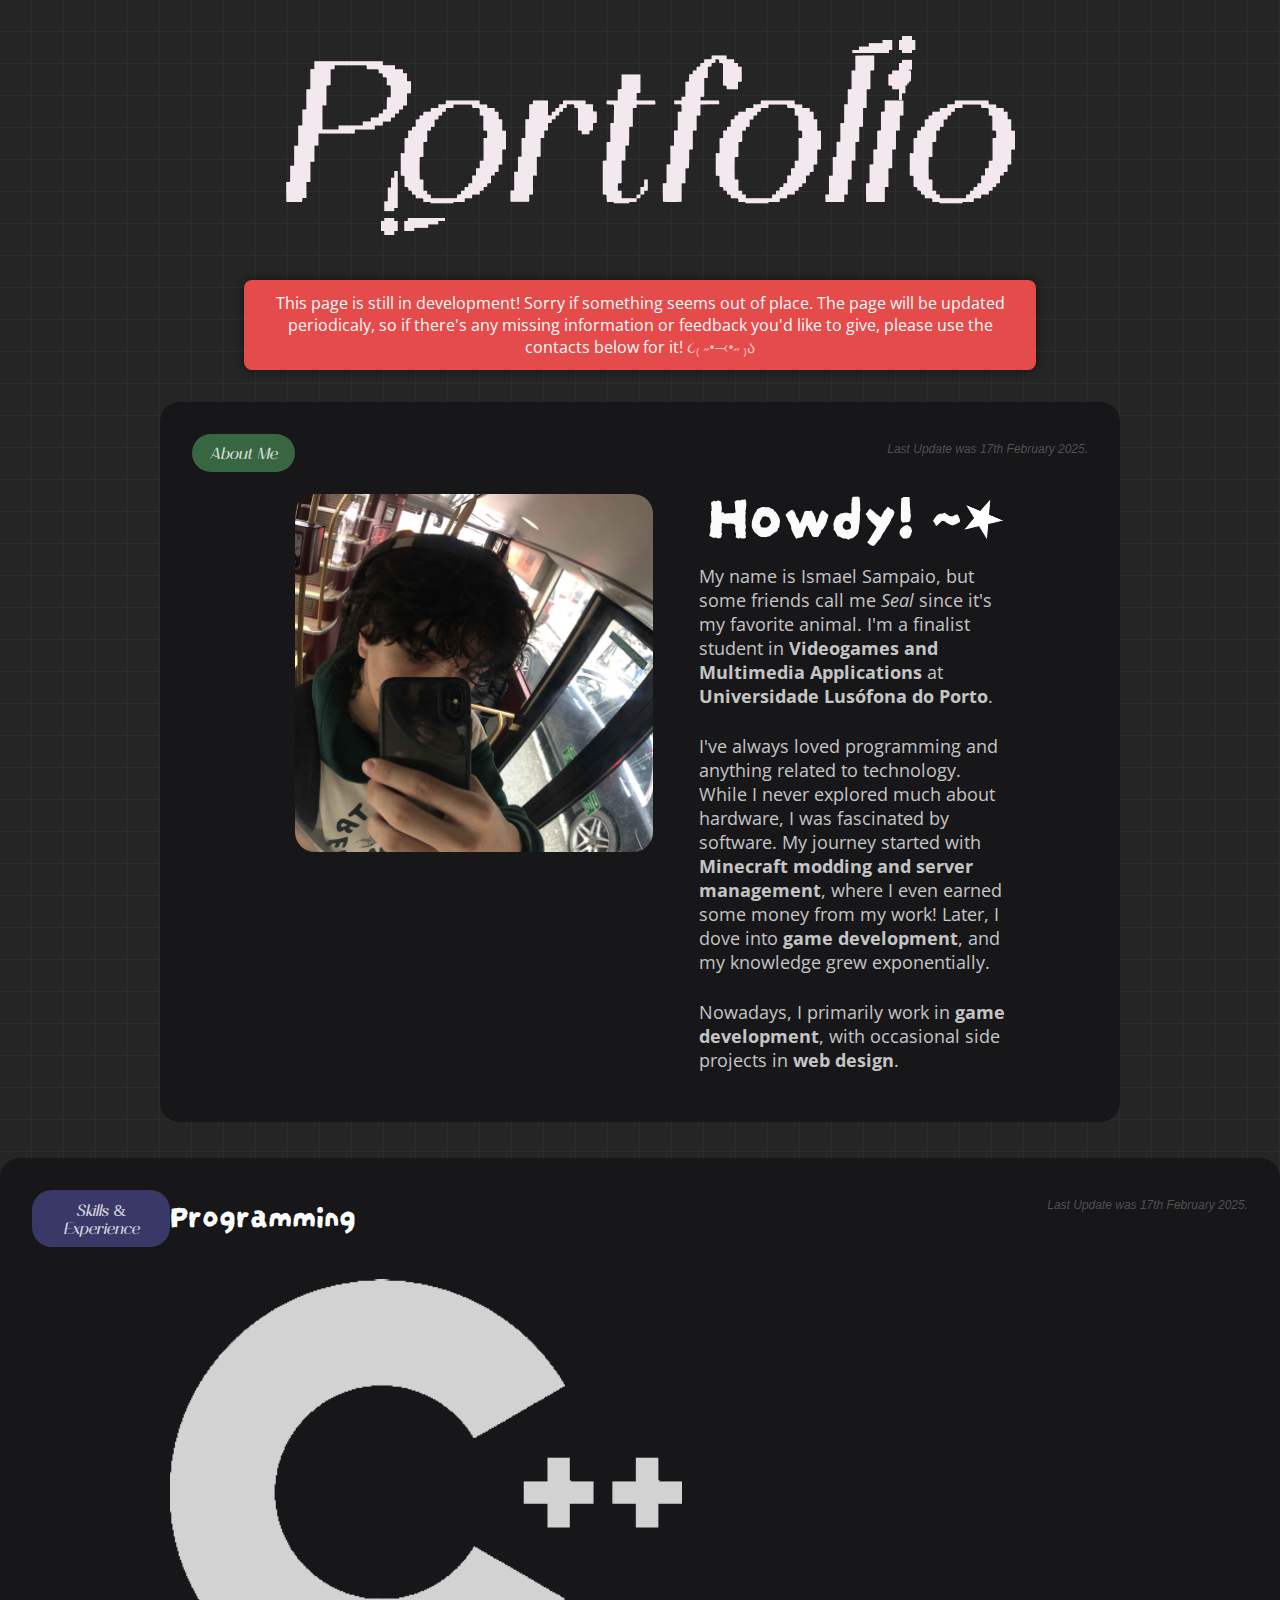
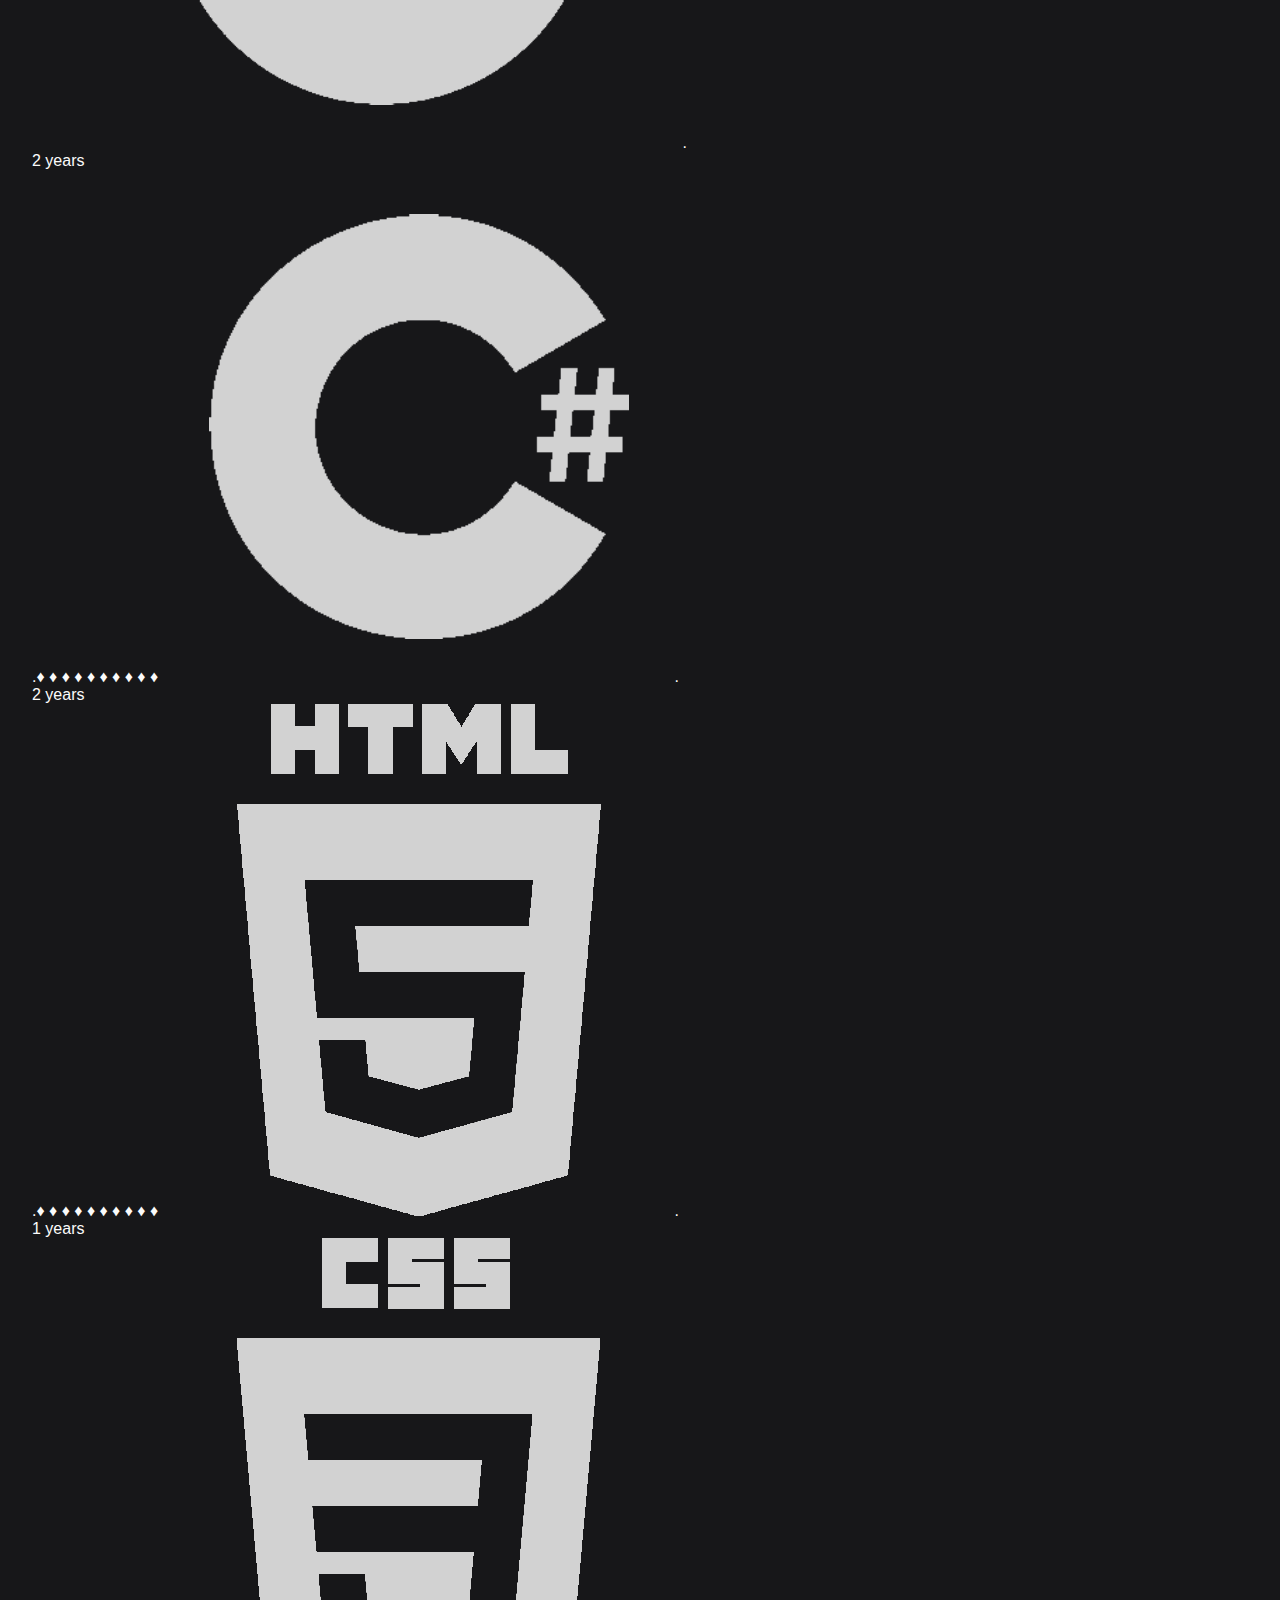
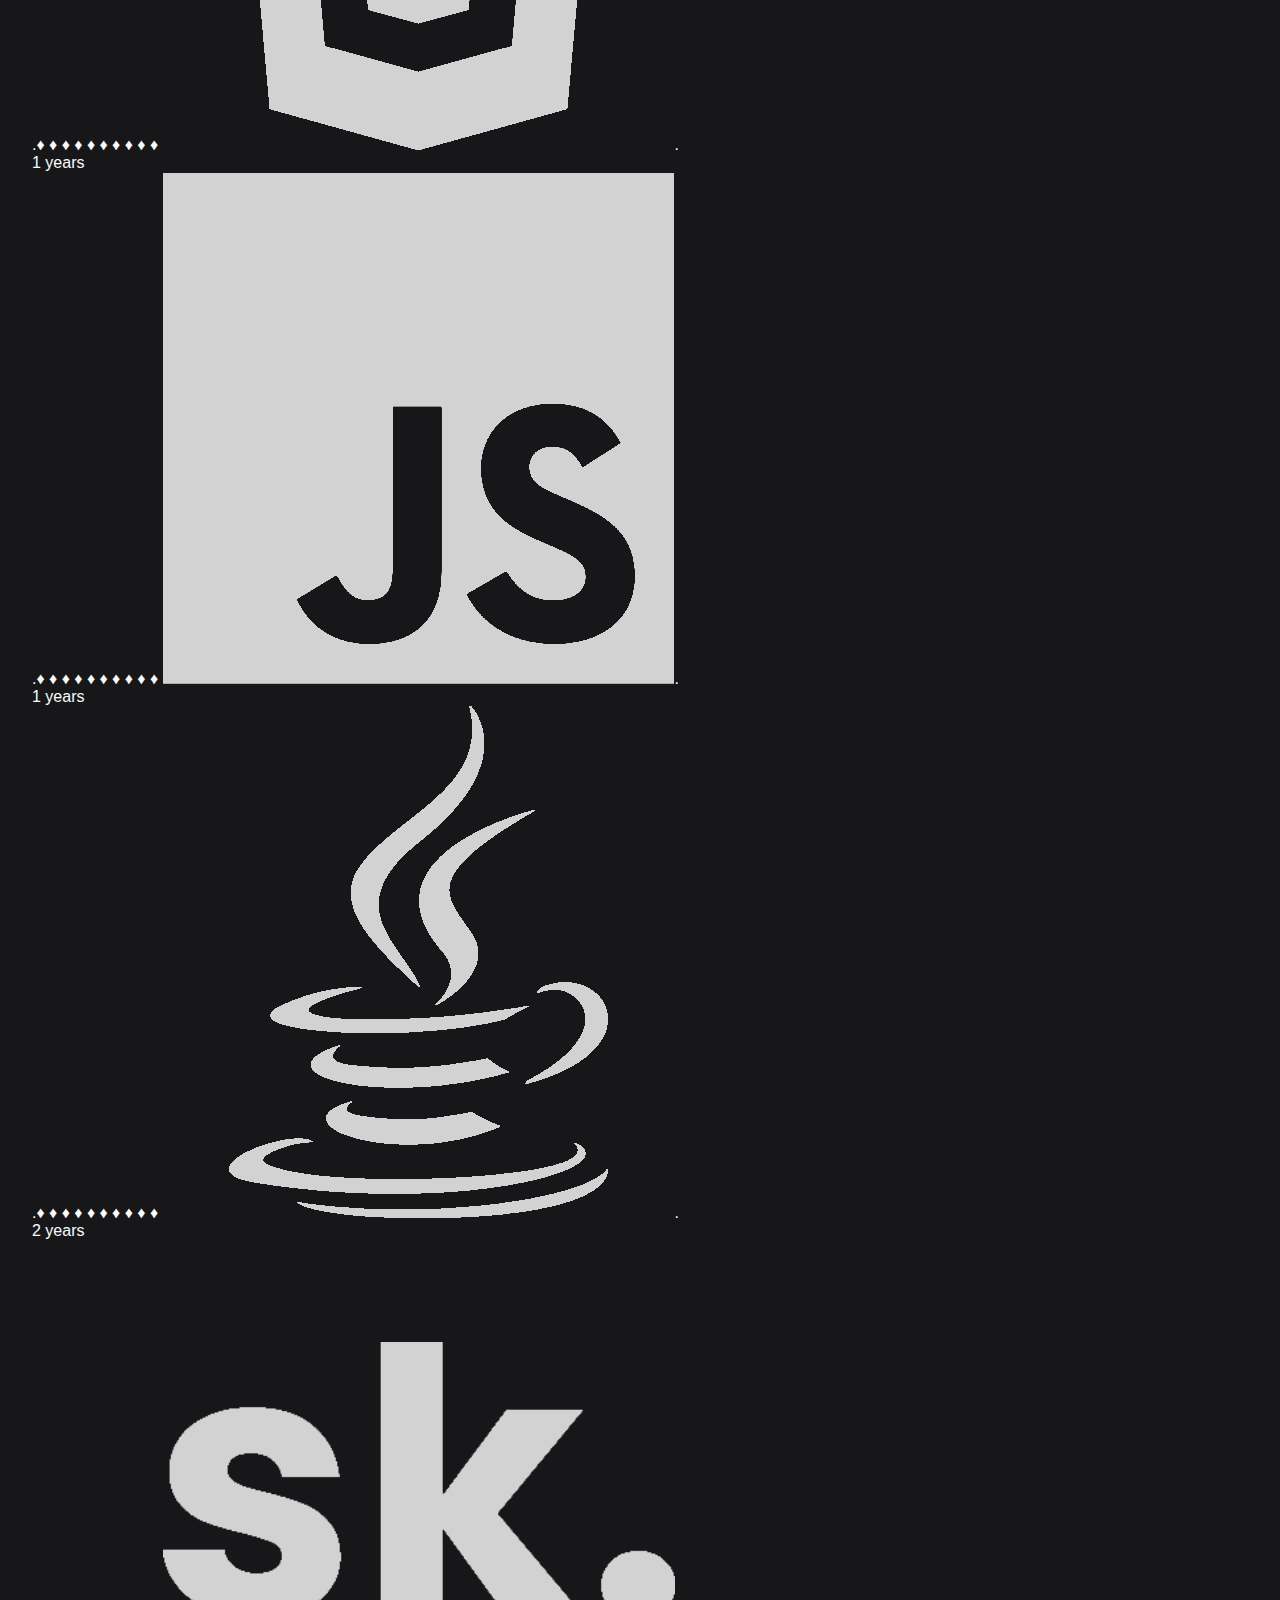
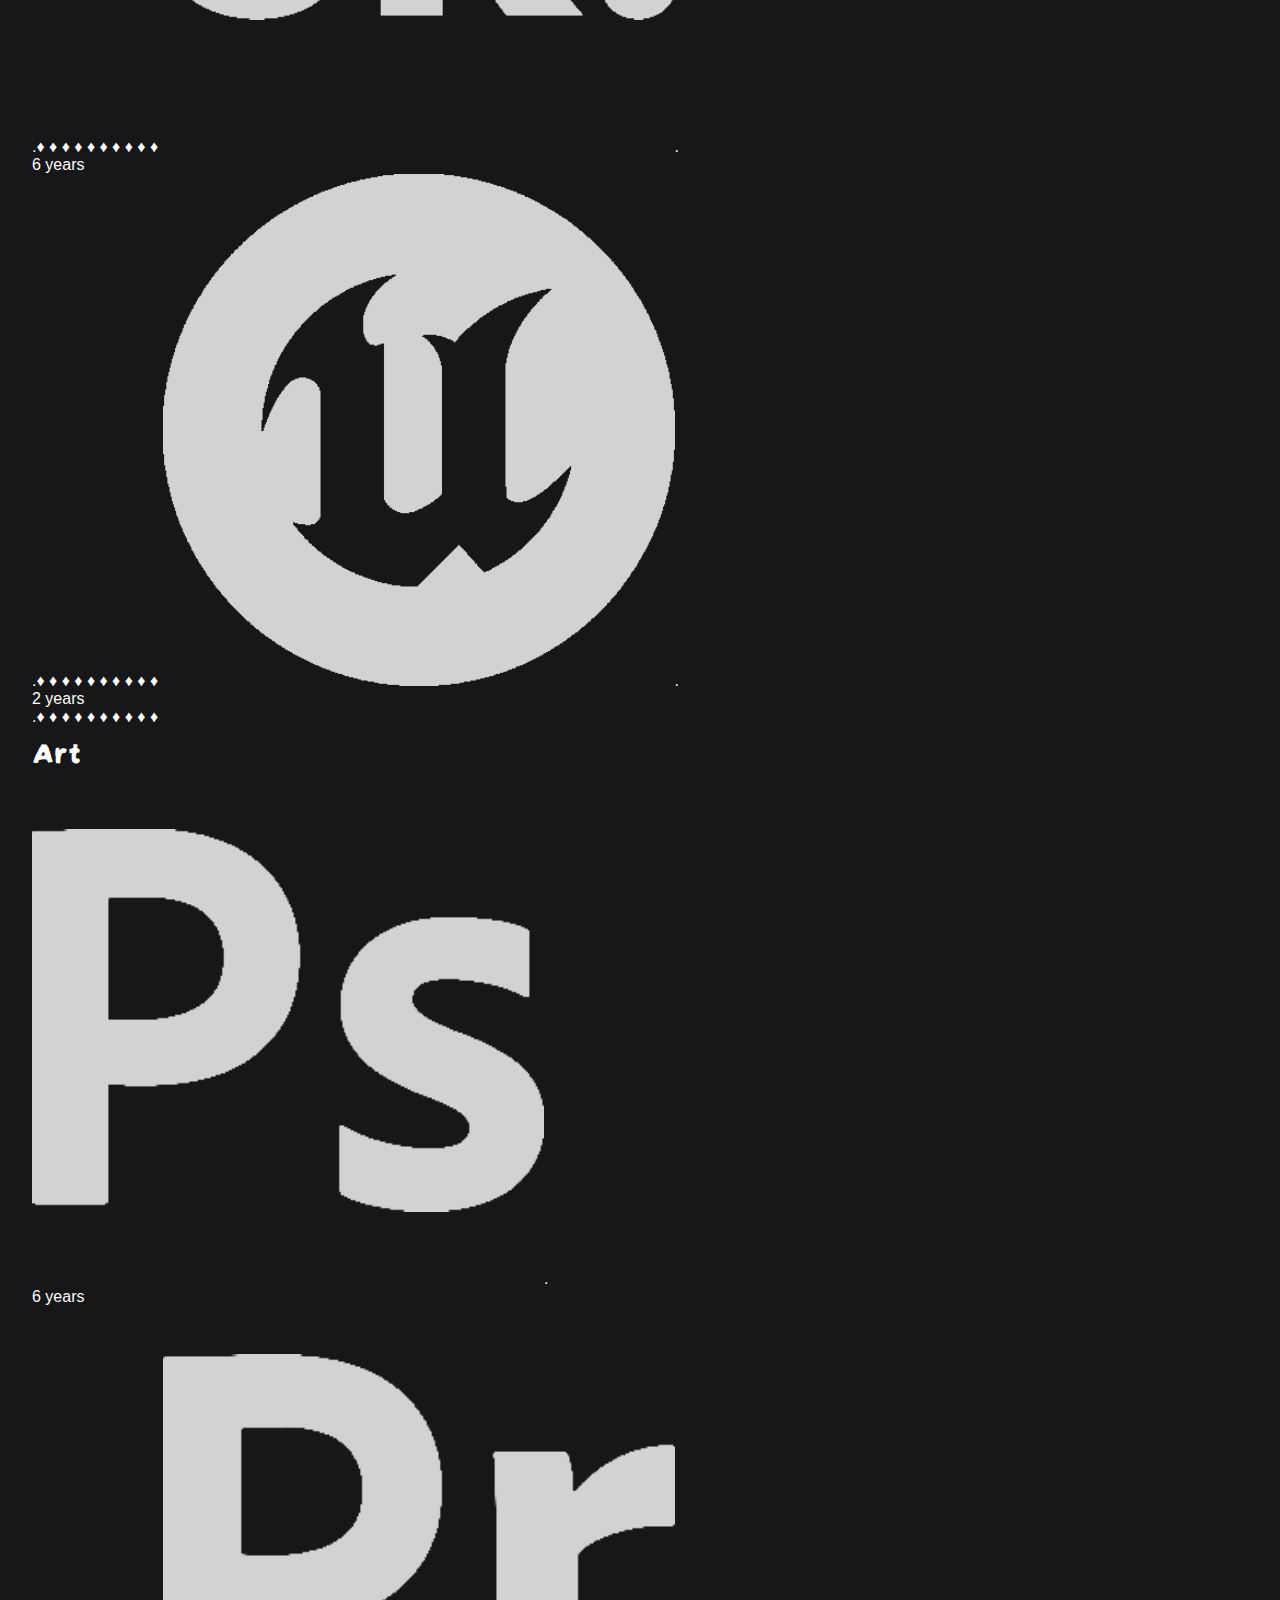
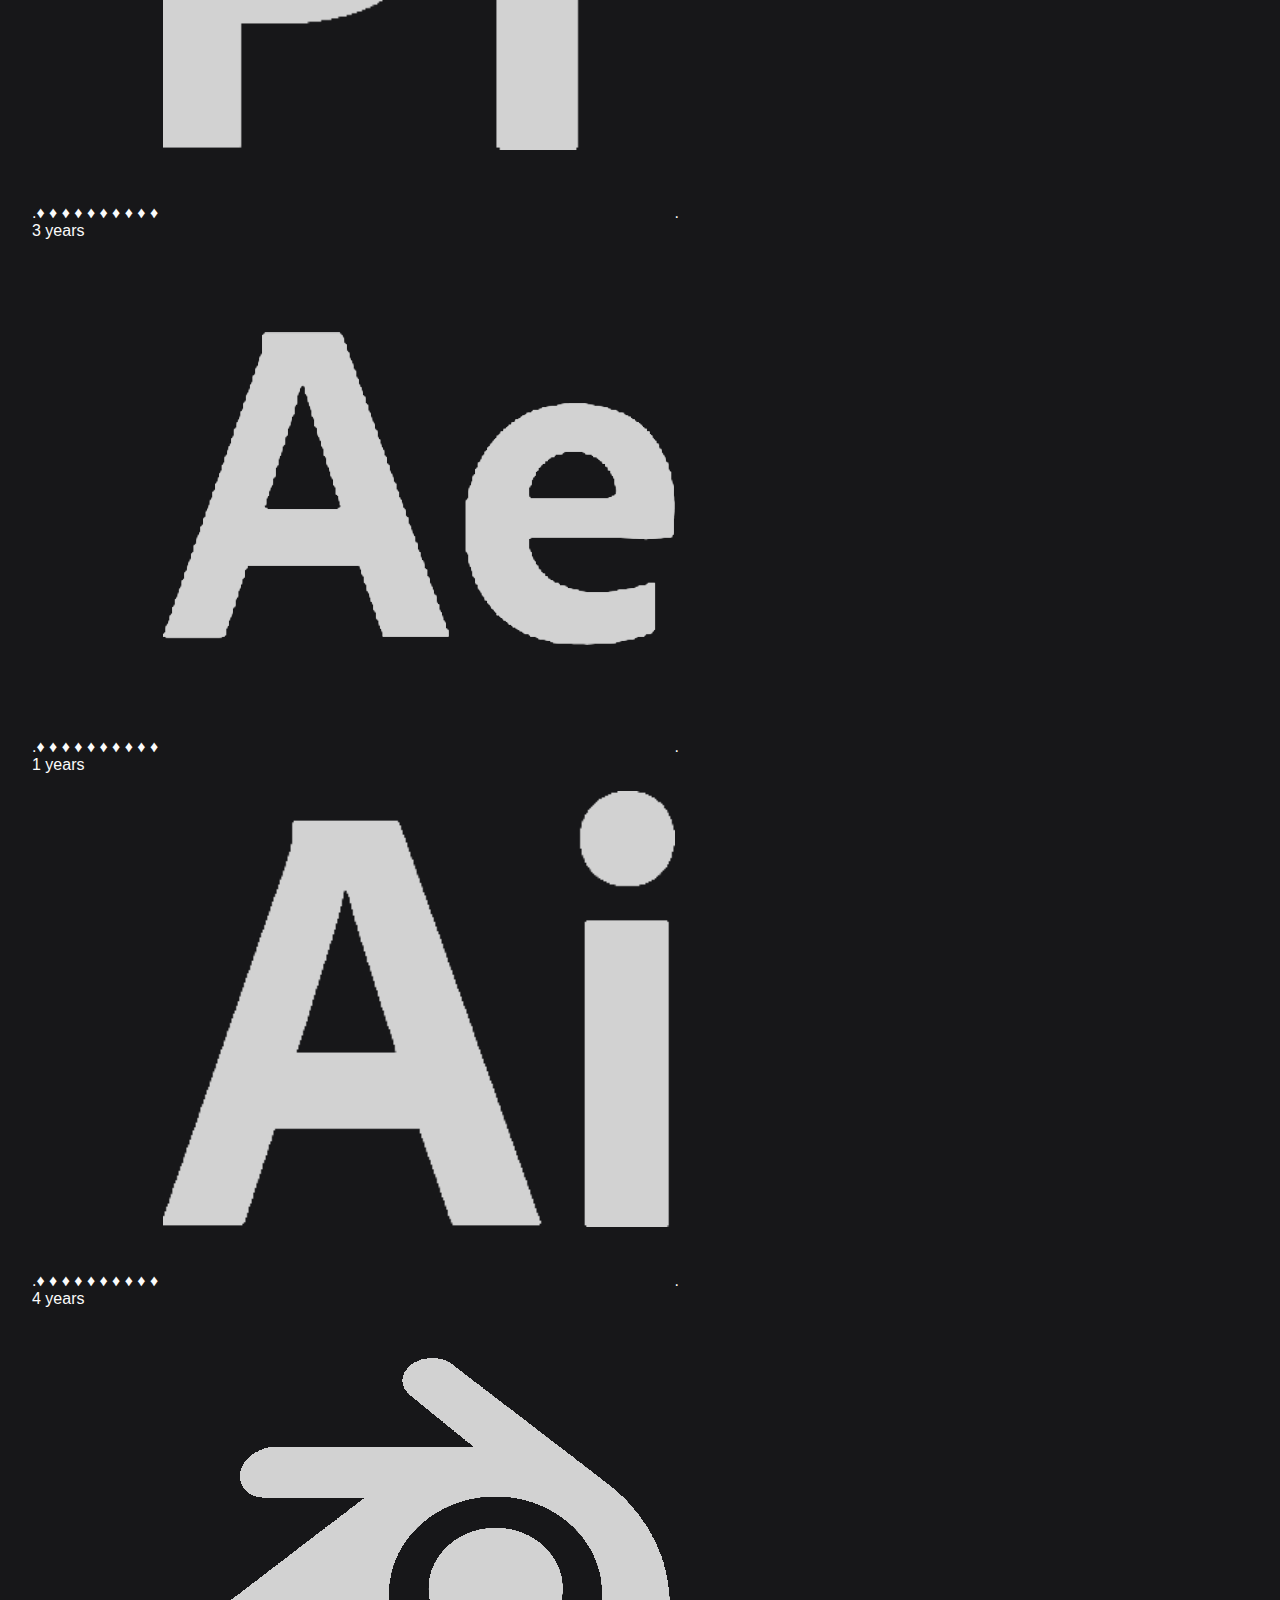
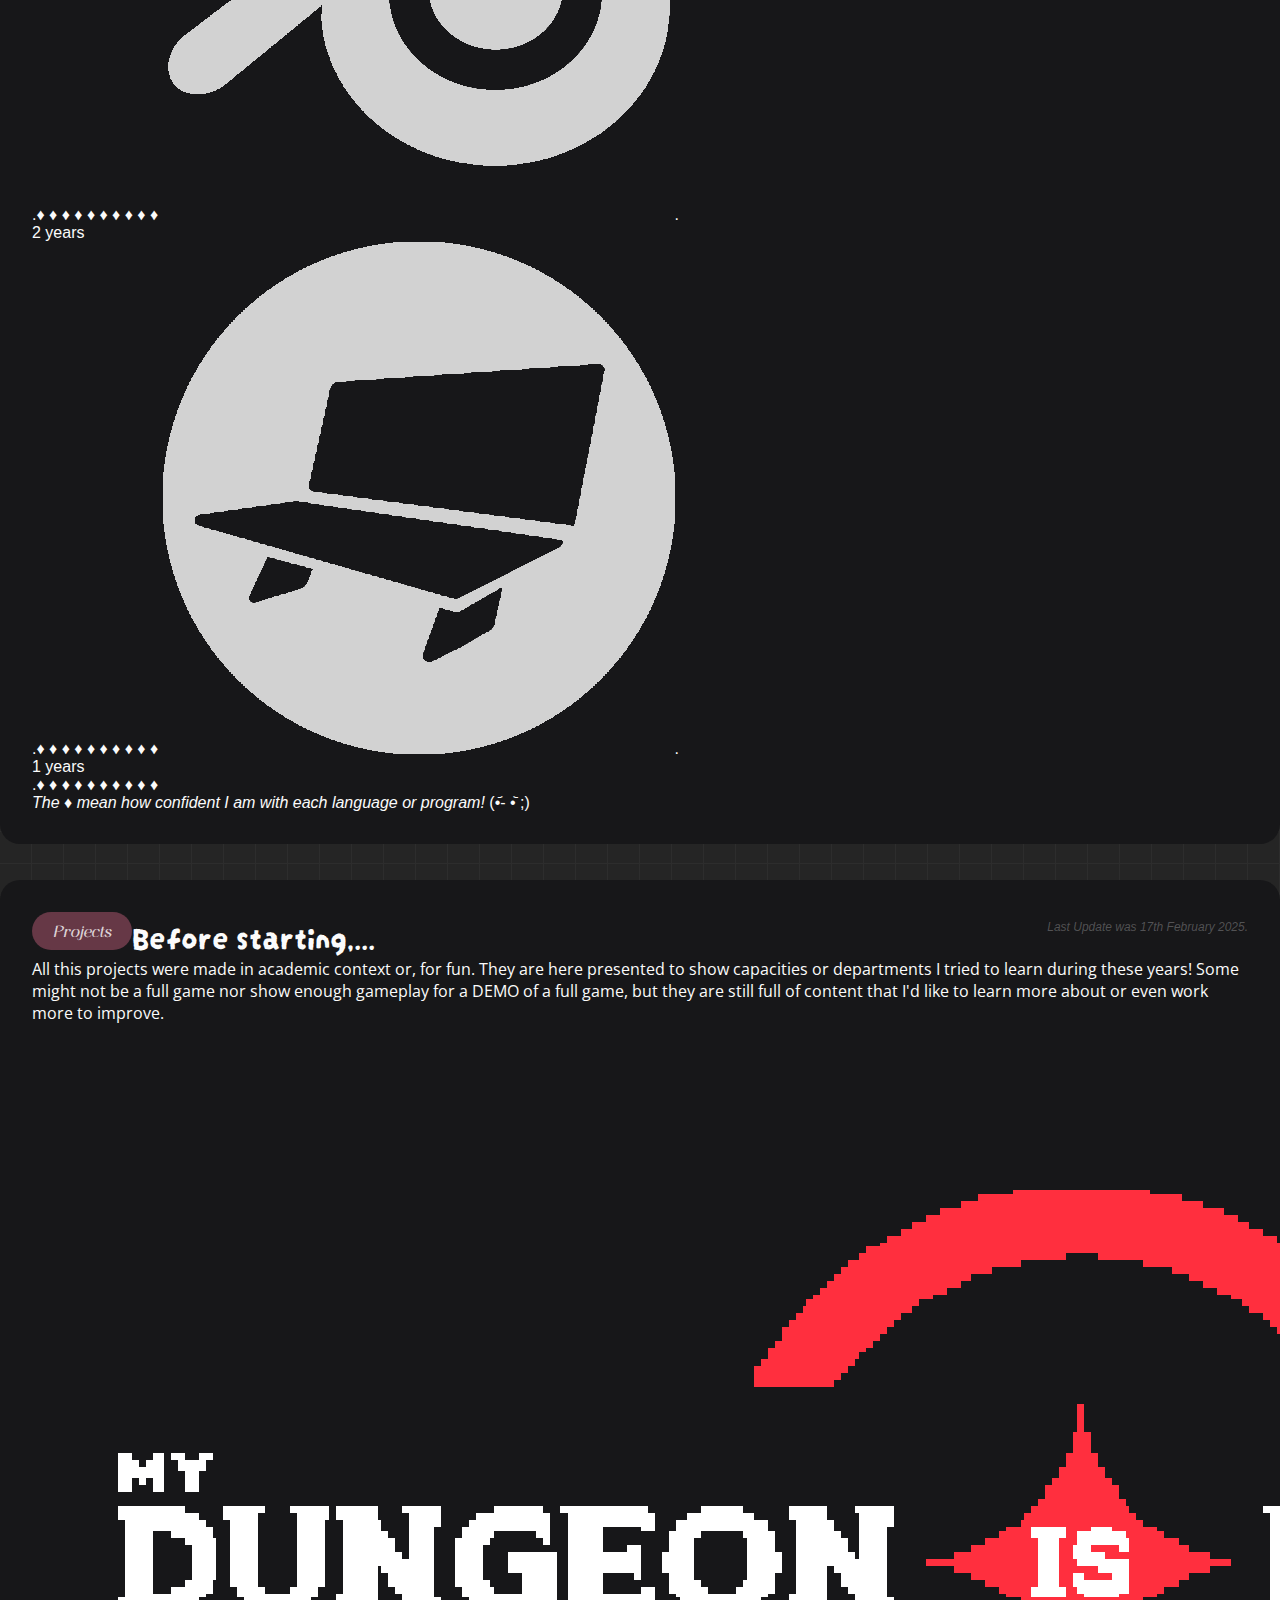
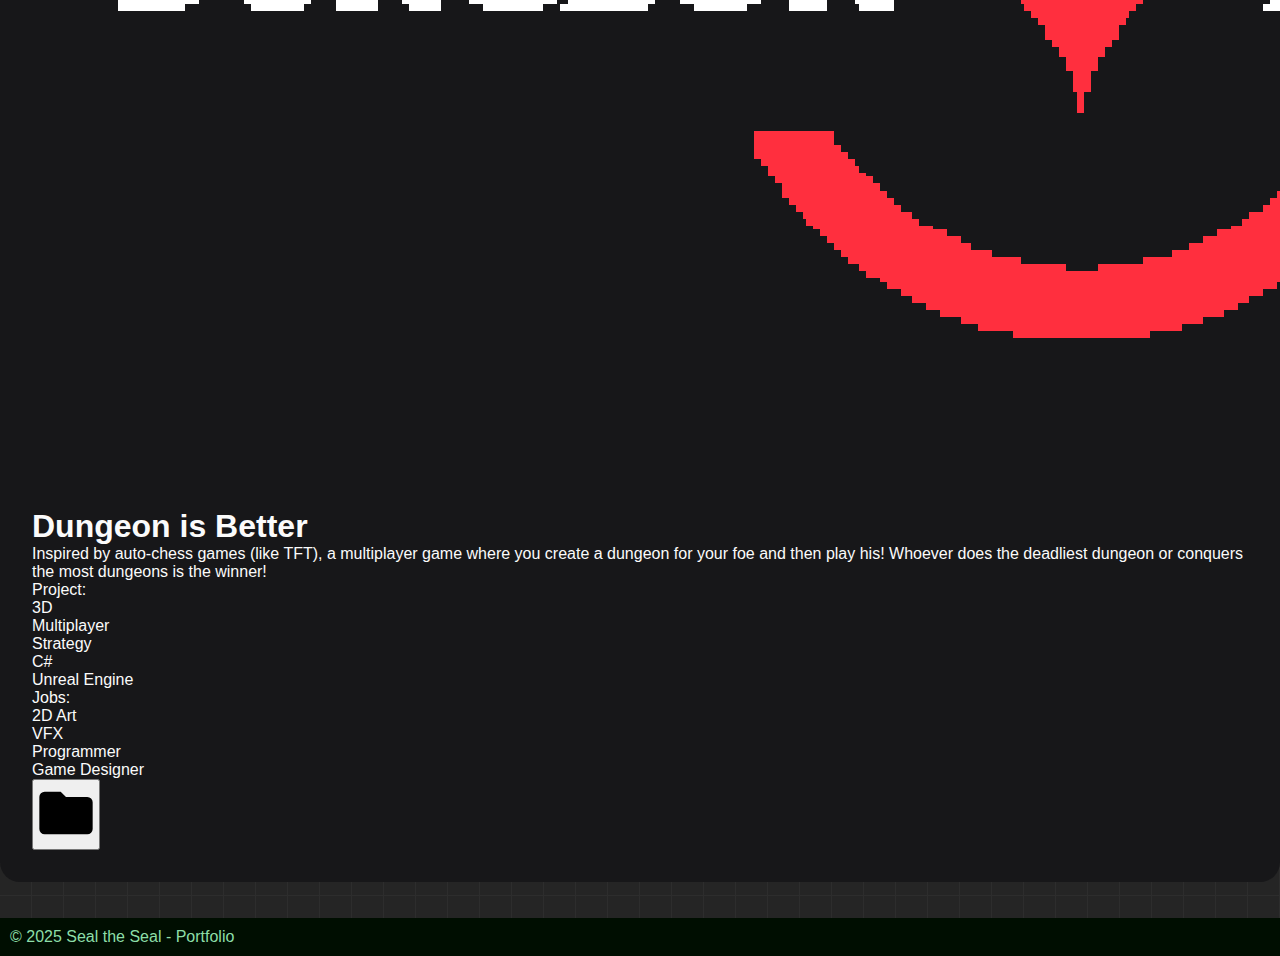
==== index.html @ 311f1b41 "Update index.html" ====
<!DOCTYPE html>
<html lang="en">
<head>
    <meta charset="UTF-8">
    <meta name="viewport" content="width=device-width, initial-scale=1.0">
    <title>Portfolio</title>
    <link rel="preconnect" href="https://fonts.googleapis.com">
    <link rel="preconnect" href="https://fonts.gstatic.com" crossorigin>
    <link href="https://fonts.googleapis.com/css2?family=Darumadrop+One&display=swap" rel="stylesheet">
    <link href="https://fonts.googleapis.com/css2?family=Delicious+Handrawn&display=swap" rel="stylesheet">
    <link href="https://fonts.googleapis.com/css2?family=Open+Sans:ital,wght@0,300..800;1,300..800&display=swap" rel="stylesheet">
    <link rel="stylesheet" href="/assets/styles.css" !important>
</head>
<body>
    <div id="entrance">
        <p>
            <img class="corner bottom" src="/assets/img/corner.png">
            Portfolio
            <img class="corner top" src="/assets/img/corner.png">
        </p>
    </div>

    <div id="warning" class="open-sans"> This page is still in development! Sorry if something seems out of place. The page will be updated periodicaly, so if there's any missing information or feedback you'd like to give, please use the contacts below for it! <a>૮₍  ˶•⤙•˶ ₎ა</a></div>
    
    <div id="about">
        <p id="tag" style="background-color: var(--darker-green);">About Me</p>
        <p id="update-info"><i>Last Update was 17th February 2025.</i></p>
        <div>
            <div id="profile-pic">
                <img src="/assets/img/profile-pic.png">
            </div>
            <div class="about-text">
                <h1 class="darumadrop-one">Howdy! ~<img src="/assets/img/star.png" style="display:inline;height:38px;margin-bottom:2.5px;transform:rotate(22.8deg);"></h1>
                <p class="open-sans">My name is Ismael Sampaio, but some friends call me <i>Seal</i> since it's my favorite animal. I'm a finalist student in <b>Videogames and Multimedia Applications</b> at <b>Universidade Lusófona do Porto</b>.</p>
                <p class="open-sans">I've always loved programming and anything related to technology. While I never explored much about hardware, I was fascinated by software. My journey started with <b>Minecraft modding and server management</b>, where I even earned some money from my work! Later, I dove into <b>game development</b>, and my knowledge grew exponentially.</p>
                <p class="open-sans">Nowadays, I primarily work in <b>game development</b>, with occasional side projects in <b>web design</b>.</p>
            </div>
        </div>
    </div>

    <div id="empty"></div>

    <div id="skills">
        <p id="tag" style="background-color: #393866;">Skills & Experience</p>
        <p id="update-info"><i>Last Update was 17th February 2025.</i></p>
        <div>
            <div id="programming">
                <h1 class="darumadrop-one">Programming</h1>
                <items>
                    <a><img class="icon" src="/assets/img/icons/cpp.png" title="C++"><c>.</c><p>2 years</p><c>.</c><experience><lit>♦ ♦ ♦ ♦ ♦ ♦ ♦</lit> ♦ ♦ ♦</experience></a>
                    <a><img class="icon" src="/assets/img/icons/csharp.png" title="C#"><c>.</c><p>2 years</p><c>.</c><experience><lit>♦ ♦ ♦ ♦ ♦ ♦ ♦ ♦</lit> ♦ ♦</experience></a>
                    <a><img class="icon" src="/assets/img/icons/html.png" title="HTML"><c>.</c><p>1 years</p><c>.</c><experience><lit>♦ ♦ ♦</lit> ♦ ♦ ♦ ♦ ♦ ♦ ♦</experience></a>
                    <a><img class="icon" src="/assets/img/icons/css.png" title="CSS"><c>.</c><p>1 years</p><c>.</c><experience><lit>♦ ♦</lit> ♦ ♦ ♦ ♦ ♦ ♦ ♦ ♦</experience></a>
                    <a><img class="icon" src="/assets/img/icons/js.png" title="JavaScript"><c>.</c><p>1 years</p><c>.</c><experience><lit>♦ ♦ ♦ ♦</lit> ♦ ♦ ♦ ♦ ♦ ♦</experience></a>
                    <a><img class="icon" src="/assets/img/icons/java.png" title="Java"><c>.</c><p>2 years</p><c>.</c><experience><lit>♦ ♦ ♦ ♦ ♦</lit> ♦ ♦ ♦ ♦ ♦</experience></a>
                    <a><img class="icon" src="/assets/img/icons/sk.png" title="Skript"><c>.</c><p>6 years</p><c>.</c><experience><lit>♦ ♦ ♦ ♦ ♦ ♦ ♦ ♦ ♦</lit> ♦</experience></a>
                    <a><img class="icon" src="/assets/img/icons/ue.png" title="Unreal Engine"><c>.</c><p>2 years</p><c>.</c><experience><lit>♦ ♦ ♦ ♦ ♦ ♦ ♦ ♦</lit> ♦ ♦</experience></a>
                </items>
            </div>
            <div id="art">
                <h1 class="darumadrop-one">Art</h1>
                <items>
                    <a><img class="icon" src="/assets/img/icons/ps.png" title="Photoshop"><c>.</c><p>6 years</p><c>.</c><experience><lit>♦ ♦ ♦ ♦ ♦</lit> ♦ ♦ ♦ ♦ ♦</experience></a>
                    <a><img class="icon" src="/assets/img/icons/pr.png" title="Premiere Pro"><c>.</c><p>3 years</p><c>.</c><experience><lit>♦ ♦ ♦ ♦ ♦ ♦ ♦</lit> ♦ ♦ ♦</experience></a>
                    <a><img class="icon" src="/assets/img/icons/ae.png" title="After Effects"><c>.</c><p>1 years</p><c>.</c><experience><lit>♦ ♦ ♦ ♦ ♦ ♦ ♦</lit> ♦ ♦ ♦</experience></a>
                    <a><img class="icon" src="/assets/img/icons/ai.png" title="Illustrator"><c>.</c><p>4 years</p><c>.</c><experience><lit>♦ ♦ ♦ ♦</lit> ♦ ♦ ♦ ♦ ♦ ♦</experience></a>
                    <a><img class="icon" src="/assets/img/icons/blender.png" title="Blender"><c>.</c><p>2 years</p><c>.</c><experience><lit>♦ ♦</lit> ♦ ♦ ♦ ♦ ♦ ♦ ♦ ♦</experience></a>
                    <a><img class="icon" src="/assets/img/icons/blockbench.png" title="Blockbench"><c>.</c><p>1 years</p><c>.</c><experience><lit>♦ ♦ ♦</lit> ♦ ♦ ♦ ♦ ♦ ♦ ♦</experience></a>
                </items>
            </div>
        </div>
        <p><i> The ♦ mean how confident I am with each language or program!</i> (•᷄- •᷅ ;) </p>
    </div>

    <div id="empty"></div>

    <div id="projects">
        <p id="tag" style="background-color: #663846;">Projects</p>
        <p id="update-info"><i>Last Update was 17th February 2025.</i></p>
        <h1 class="darumadrop-one">Before starting,...</h1>
        <p class="open-sans">All this projects were made in academic context or, for fun. They are here presented to show capacities or departments I tried to learn during these years! Some might not be a full game nor show enough gameplay for a DEMO of a full game, but they are still full of content that I'd like to learn more about or even work more to improve.</p>
        <div id="list-projects">
            <div>
                <img src="/assets/img/projects/1.png">
                <div id="text">
                    <h1>Dungeon is Better</h1>
                    <p>Inspired by auto-chess games (like TFT), a multiplayer game where you create a dungeon for your foe and then play his! Whoever does the deadliest dungeon or conquers the most dungeons is the winner!</p>
                </div>
                <div id="tags">
                    <div id="project-t">
                        Project:
                        <div>3D</div>
                        <div>Multiplayer</div>
                        <div>Strategy</div>
                        <div>C#</div>
                        <div>Unreal Engine</div>
                    </div>
                    <div id="job-t">
                        Jobs:
                        <div>2D Art</div>
                        <div>VFX</div>
                        <div>Programmer</div>
                        <div>Game Designer</div>
                    </div>
                </div>
                <button onclick="window.open('https://docs.google.com/document/d/1V_CsKRxbKYJjMEm1THBu73RlE4iKahpAvZUCTXUflmE/edit?usp=sharing','_blank')"><svg xmlns="http://www.w3.org/2000/svg" width="64" height="64" viewBox="0 0 24 24">
                    <path d="M4 20q-.825 0-1.412-.587T2 18V6q0-.825.588-1.412T4 4h6l2 2h8q.825 0 1.413.588T22 8v10q0 .825-.587 1.413T20 20z" />
                </svg></button>
            </div>
        </div>
    </div>
    
    <div id="empty"></div>

    <footer>
        <p>&copy; 2025 Seal the Seal - Portfolio</p>
    </footer>
</body>
</html>
---- assets/styles.css ----
/* VARIABLES */

:root {
    --color1: #171719;
    --color2: #252525;
    --color3: #2d2d2d;
    --color4: #fbfbfb;
    --color5: #000e01;
    --color6: #8ddea8;

    --darker-dark: #171719;
    --dark: #252525;
    --lighter-dark: #2d2d2d;

    --darker-green: #386641;
    --green: #8eb897;
    --lighter-green: #c3e8bd;

    --warning-red: #e54b4b;
    --warning-yellow: #f4b860;

    --white: #f3e8ee;
}

@font-face {
    font-family: AmedaPixel;
    src: local('AmedaPixel'), url('/assets/fonts/AmedaPixel-Regular.otf') format("opentype");
}

/* GENERAL STYLE */

* {
    margin: 0;
    padding: 0;
}

html {
    background-size: 32px 32px, 32px 32px;
    background-image: linear-gradient(to bottom, transparent 96%, var(--color3) 96%),
                      linear-gradient(to right, var(--color2) 96%, var(--color3) 96%);
    color: var(--color4);
    font-family: 'Roboto', sans-serif;
}

#empty {
    height: 4vh;
    width: 10px;
    display: block;
    background-color:rgb(85, 85, 87, 0);
}

body > div:not(#warning,#entrance,#empty) {
    display: block;
    margin: 0 auto;
    background-color: var(--darker-dark);
    border-radius: 20px;
    padding: 32px;
}

#entrance {
    margin-top: 5vh;
    display: flex;
    justify-content: center;
}

#entrance p {
    font-family: "AmedaPixel", serif;
    font-size: 200px;
    color: var(--white);
}

#entrance .corner {
    position: absolute;
    height: 64px;
    width: auto;
}

#entrance .corner.bottom {
    top: 19vh;
    left: 29.8vw;
    z-index: 2;
}

#entrance .corner.top {
    top: 4vh;
    right: 28.5vw;
    transform: rotate(180deg);
}

#tag {
    font-family: "AmedaPixel", serif;
    color: rgba(255, 255, 255, 0.8);
    min-width: 5vw;
    max-width: 8vw;
    width: auto;
    padding: 12px 18px 8px 18px;
    text-align: center;
    border-radius: 20px;
    float: left;
}

#update-info {
    margin-top: 8px;
    color:#d6d6d650;
    font-size: 12px;
    float: right;
}

#about {
    display: flex;
    align-items: flex-start;
    width: 70vw;
}

#about div {
    margin-top: 30px;
    display: flex;
    align-items: flex-start;
    justify-content: center;
    justify-items: center;
}

#profile-pic {
    flex: 1;
    position: relative;
}

#profile-pic img {
    width: 28vw;
    height: auto;
    border-radius: 20px;
    margin-right: 2vw;
}

footer {
    background-color: var(--color5);
    color: var(--color6);
    bottom: 0;
    left: 0;
    width: 100%;
    padding: 10px;
}

#warning{
    background-color: var(--warning-red);
    padding: 12px;
    margin: 18px auto 32px auto; /* Center the element horizontally */
    border-radius: 8px;
    box-shadow: rgba(0, 0, 0, 0.5) 0px 0px 10px;
    text-align: center;
    max-width: 60vw;
}

#warning a{
    color: rgb(255, 198, 198);
}

#about .about-text{
    flex: 2;
    display: block;
    padding-left: 20px;
    margin-right: 6vw;
    align-items: center;
    justify-content: center;
    margin-top: auto;
    margin-bottom: auto;
}


#about .about-text h1{
    font-size: 64px;
}

#about .about-text p{
    font-size: 18px;
    color: rgba(255, 255, 255, 0.75);
    padding-top: 8px;
    padding-bottom: 18px;
}

#spacer {
    height: 10px;
    width: 50vw;
    background-color: rgb(38, 38, 39, 0.7);
    color: rgb(85, 85, 87, 0.7);
    margin: 32px;
    border-radius: 20px;
    box-shadow: rgba(0, 0, 0, 0.4) 0px 0px 10px;
    margin-left: auto;
    margin-right: auto;
}

/* FONTS */

.darumadrop-one {
    font-family: "Darumadrop One", serif;
    font-weight: 400;
    font-style: normal;
}

.delicious-handrawn {
    font-family: "Delicious Handrawn", serif;
    font-weight: 400;
    font-style: normal;
}

.open-sans {
    font-family: "Open Sans", serif;
    font-optical-sizing: auto;
    font-weight: 400;
    font-style: normal;
    font-variation-settings:
      "wdth" 100;
  }
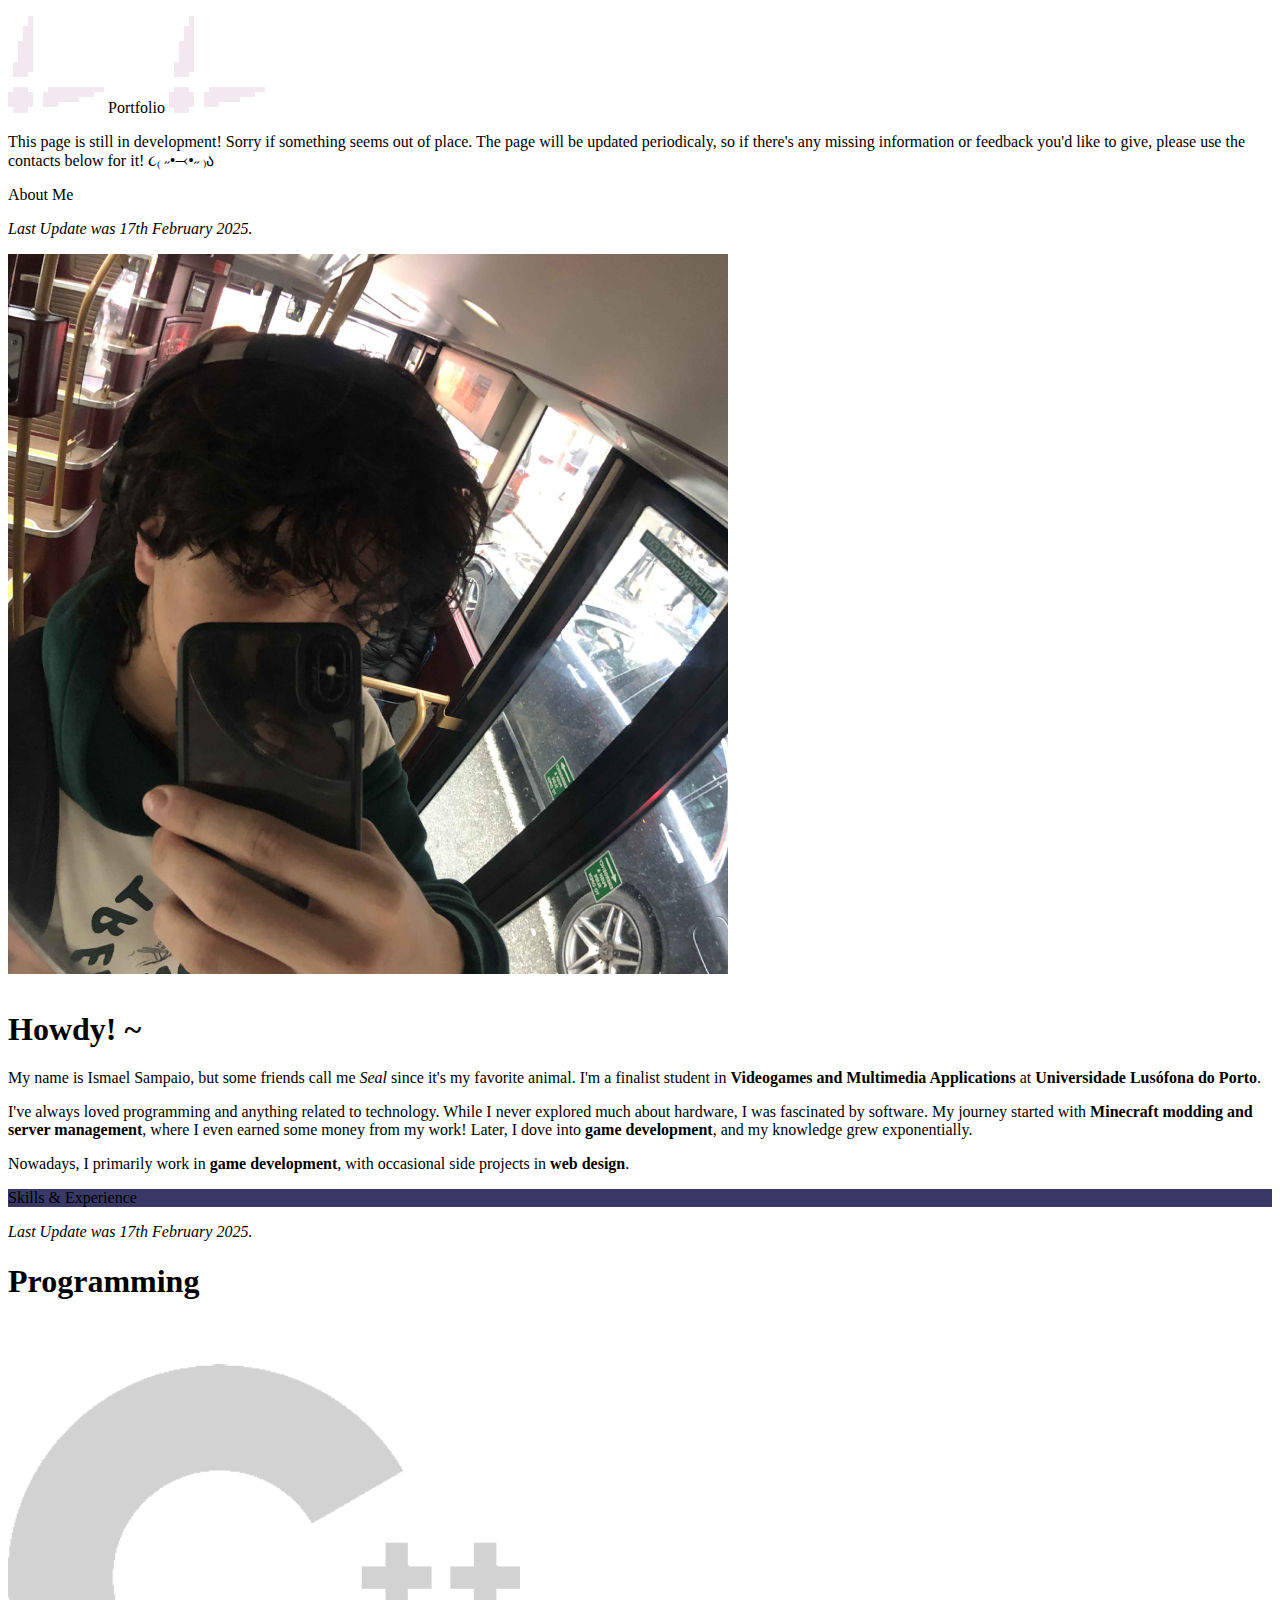
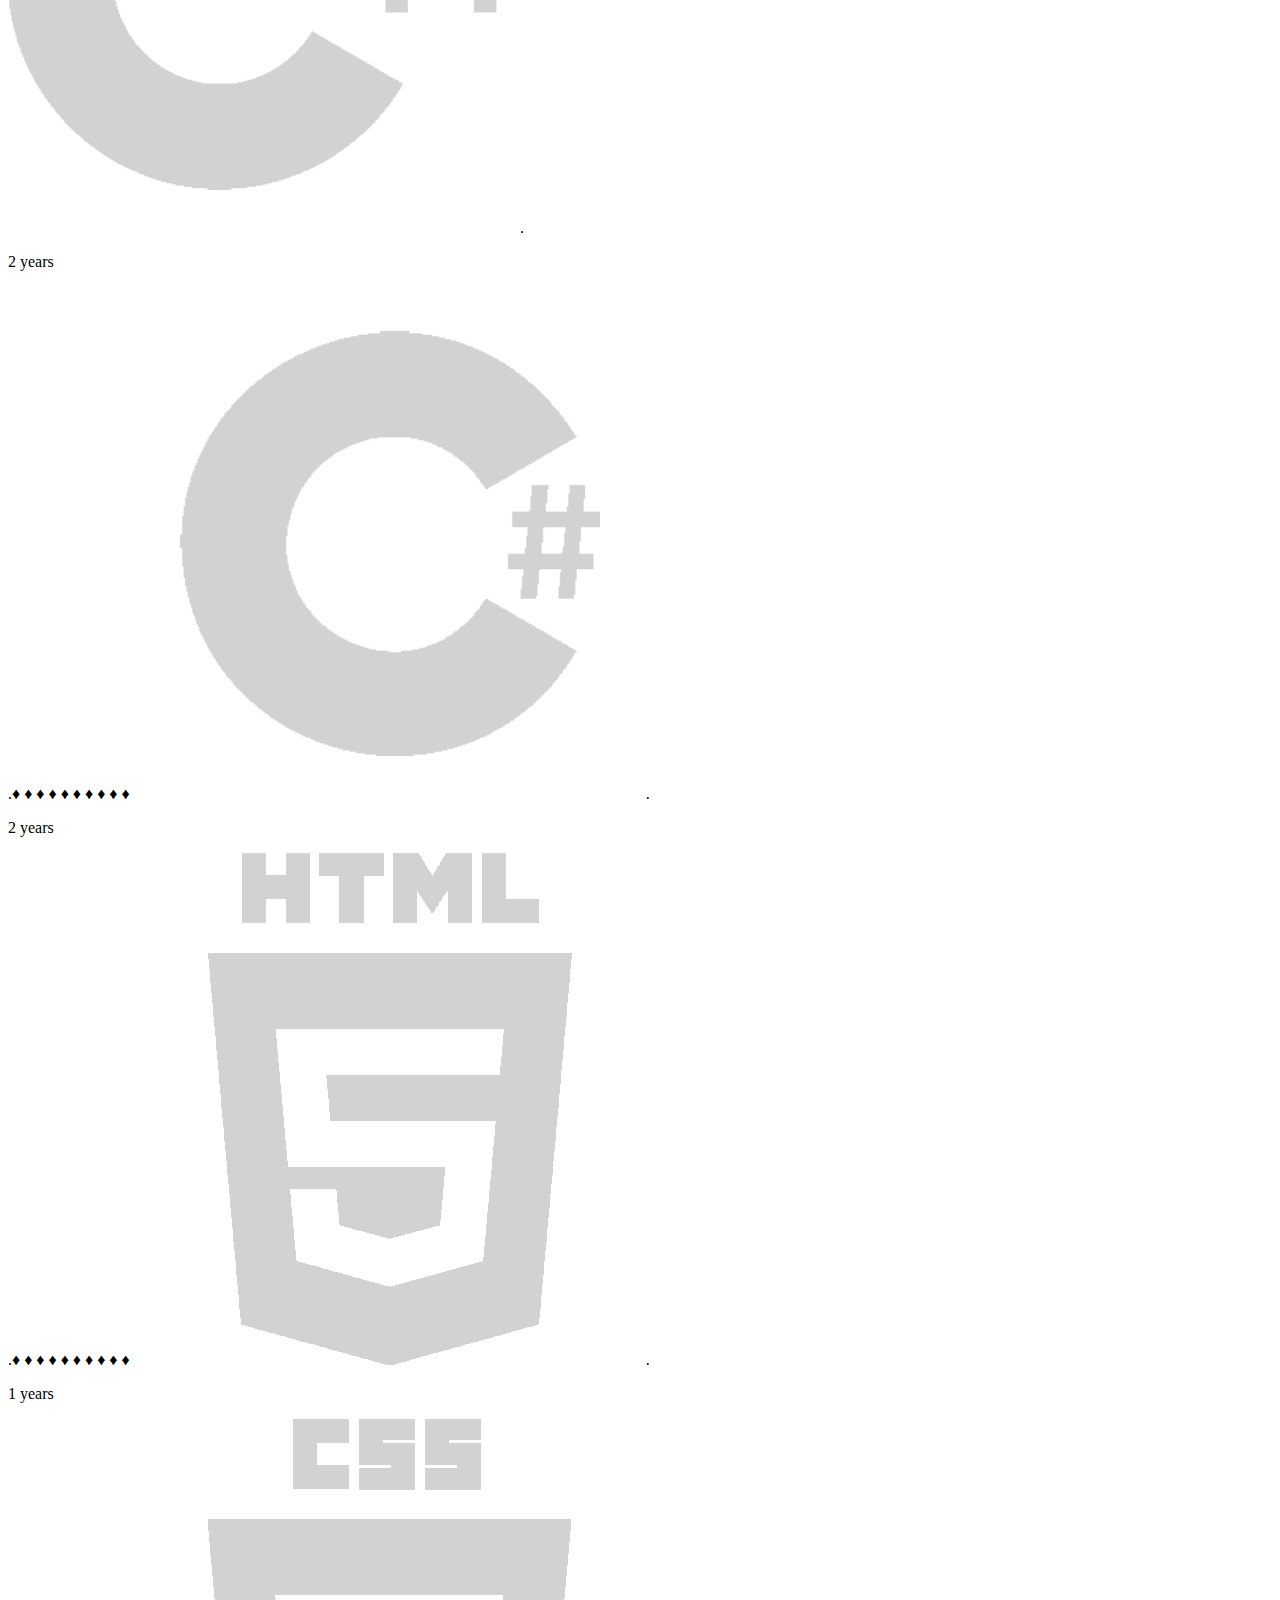
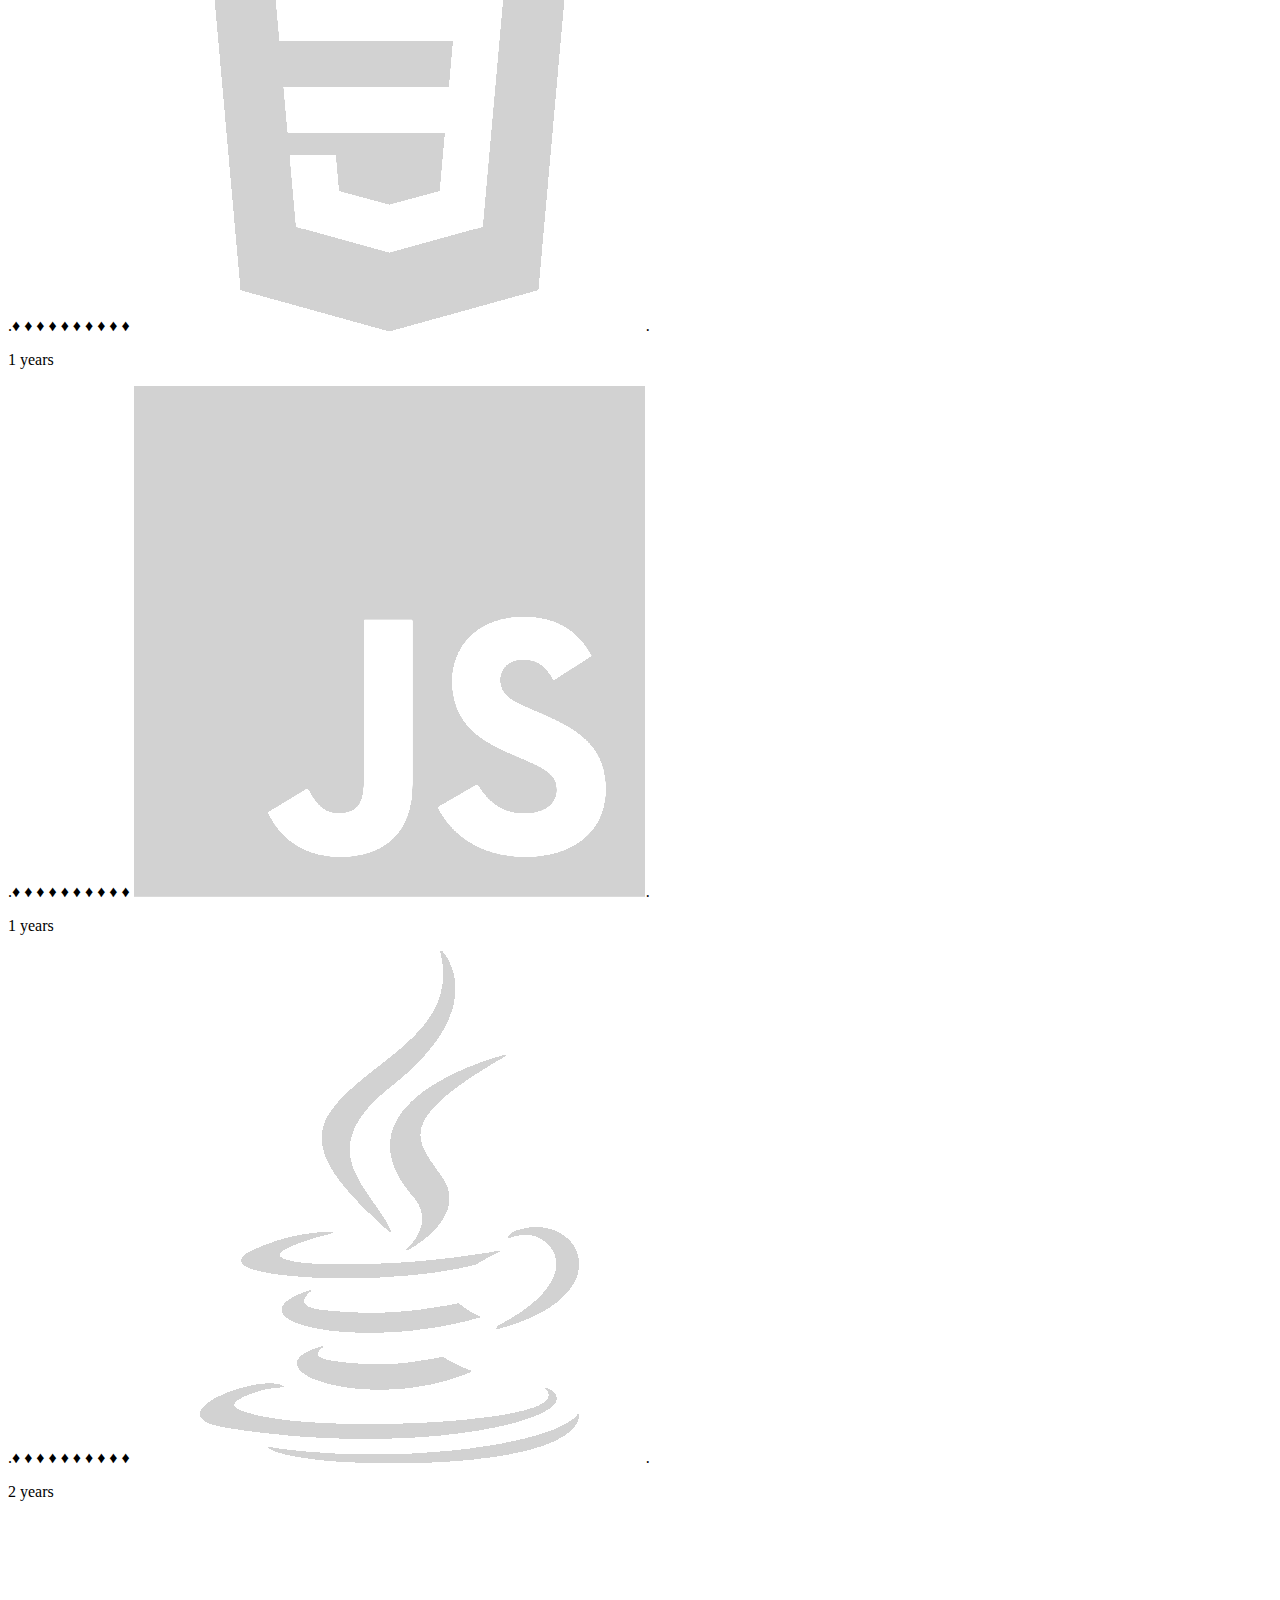
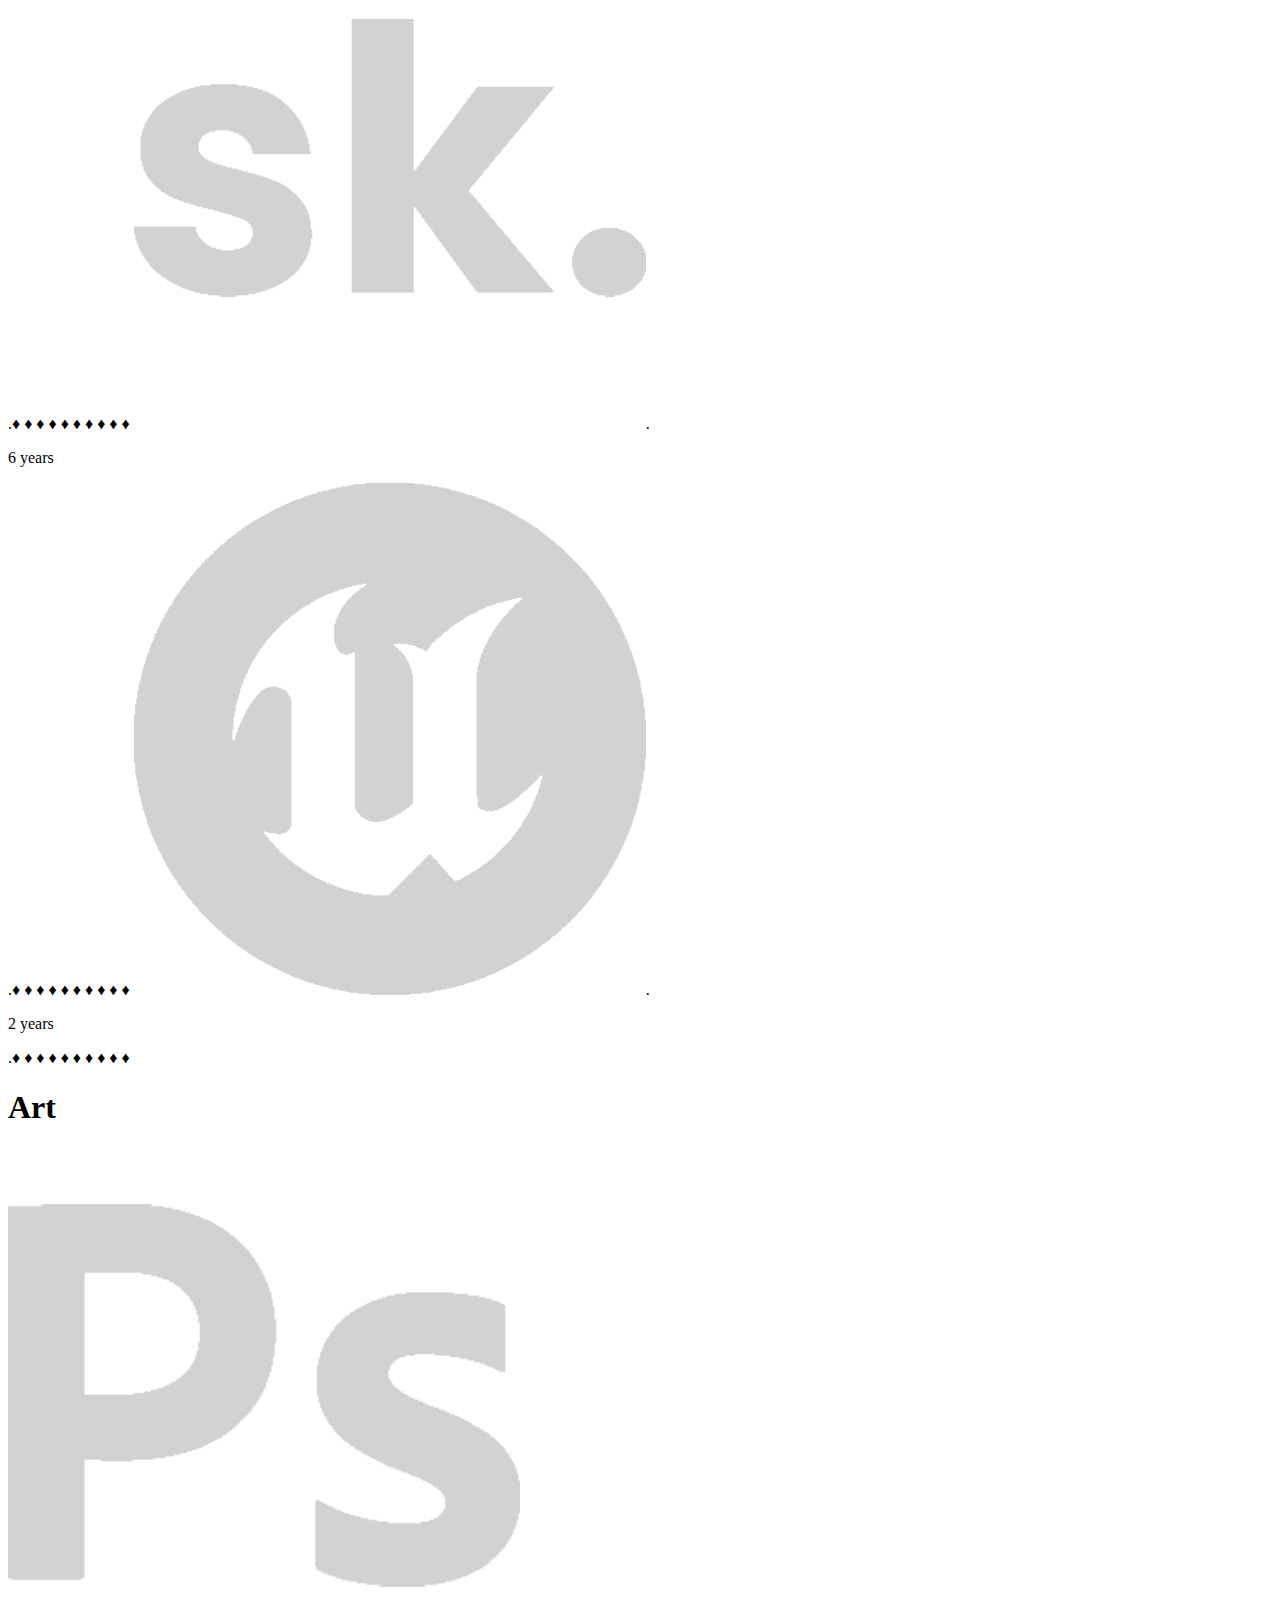
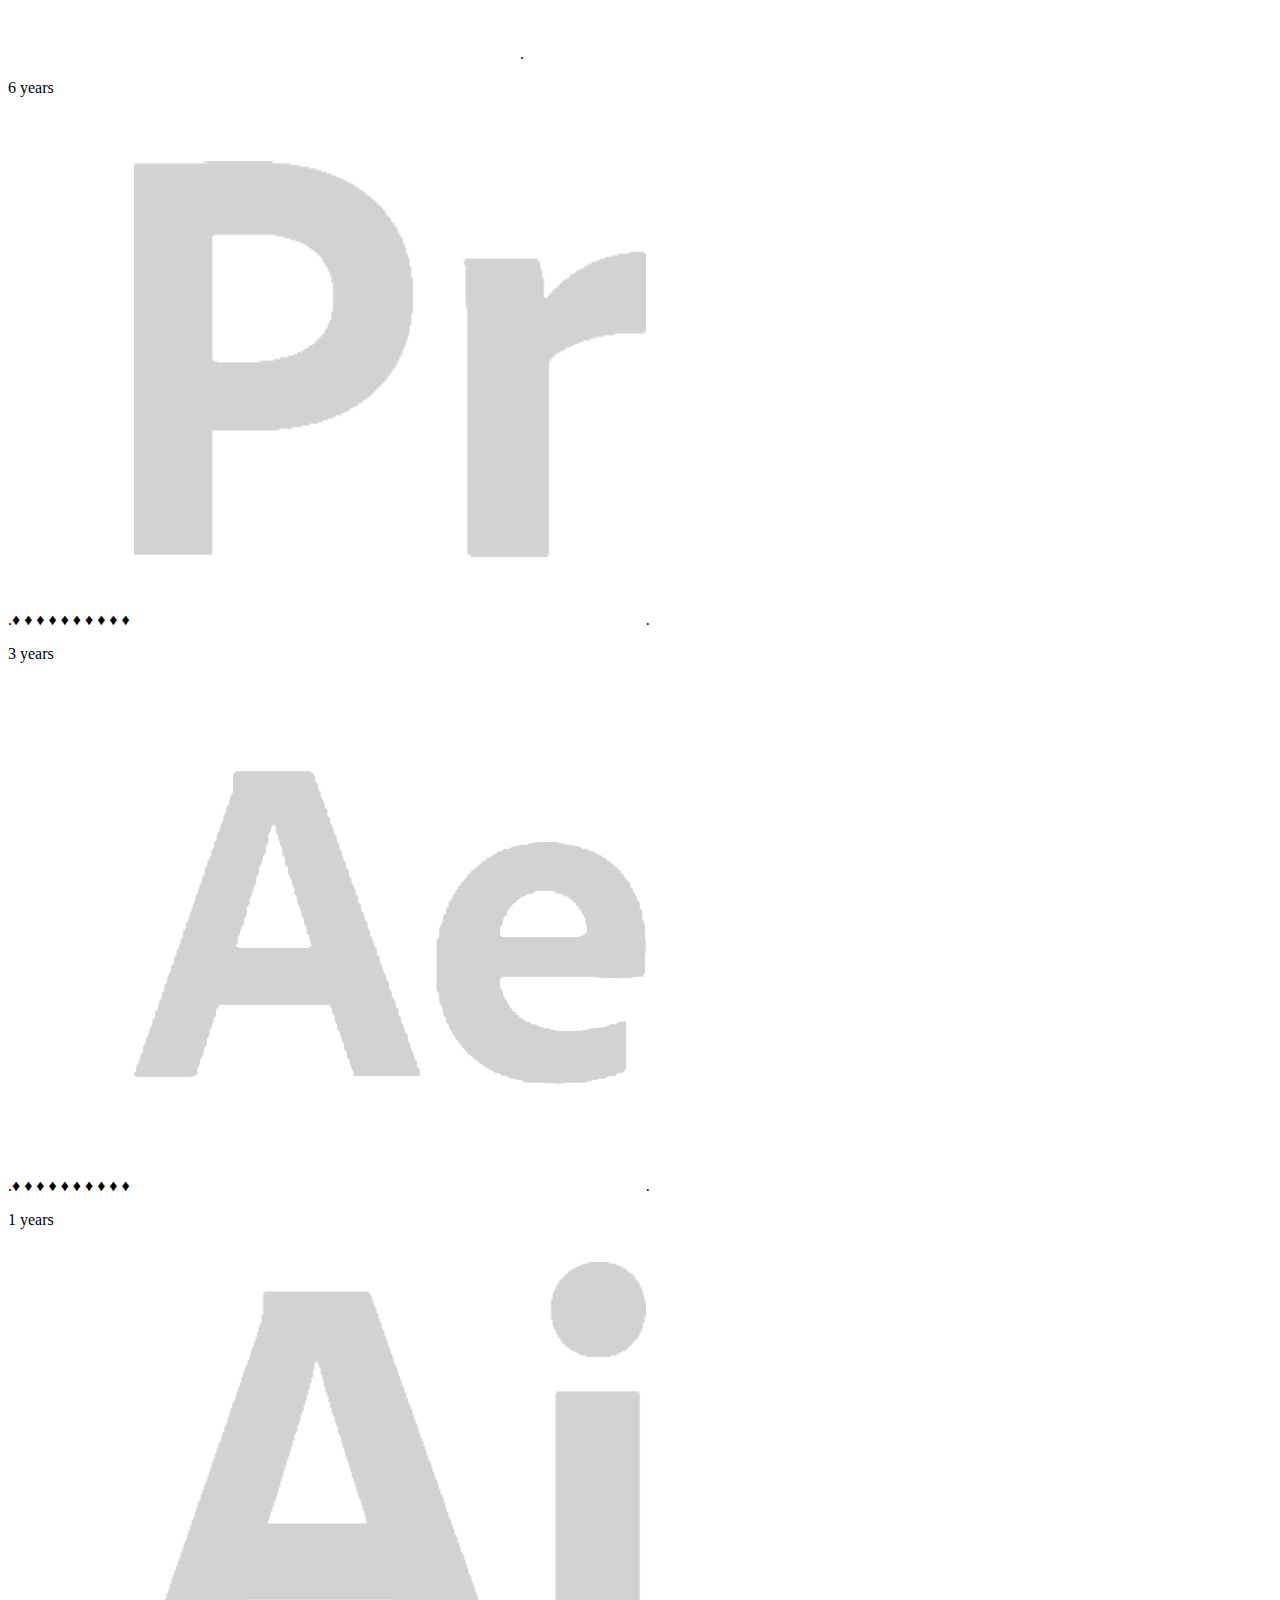
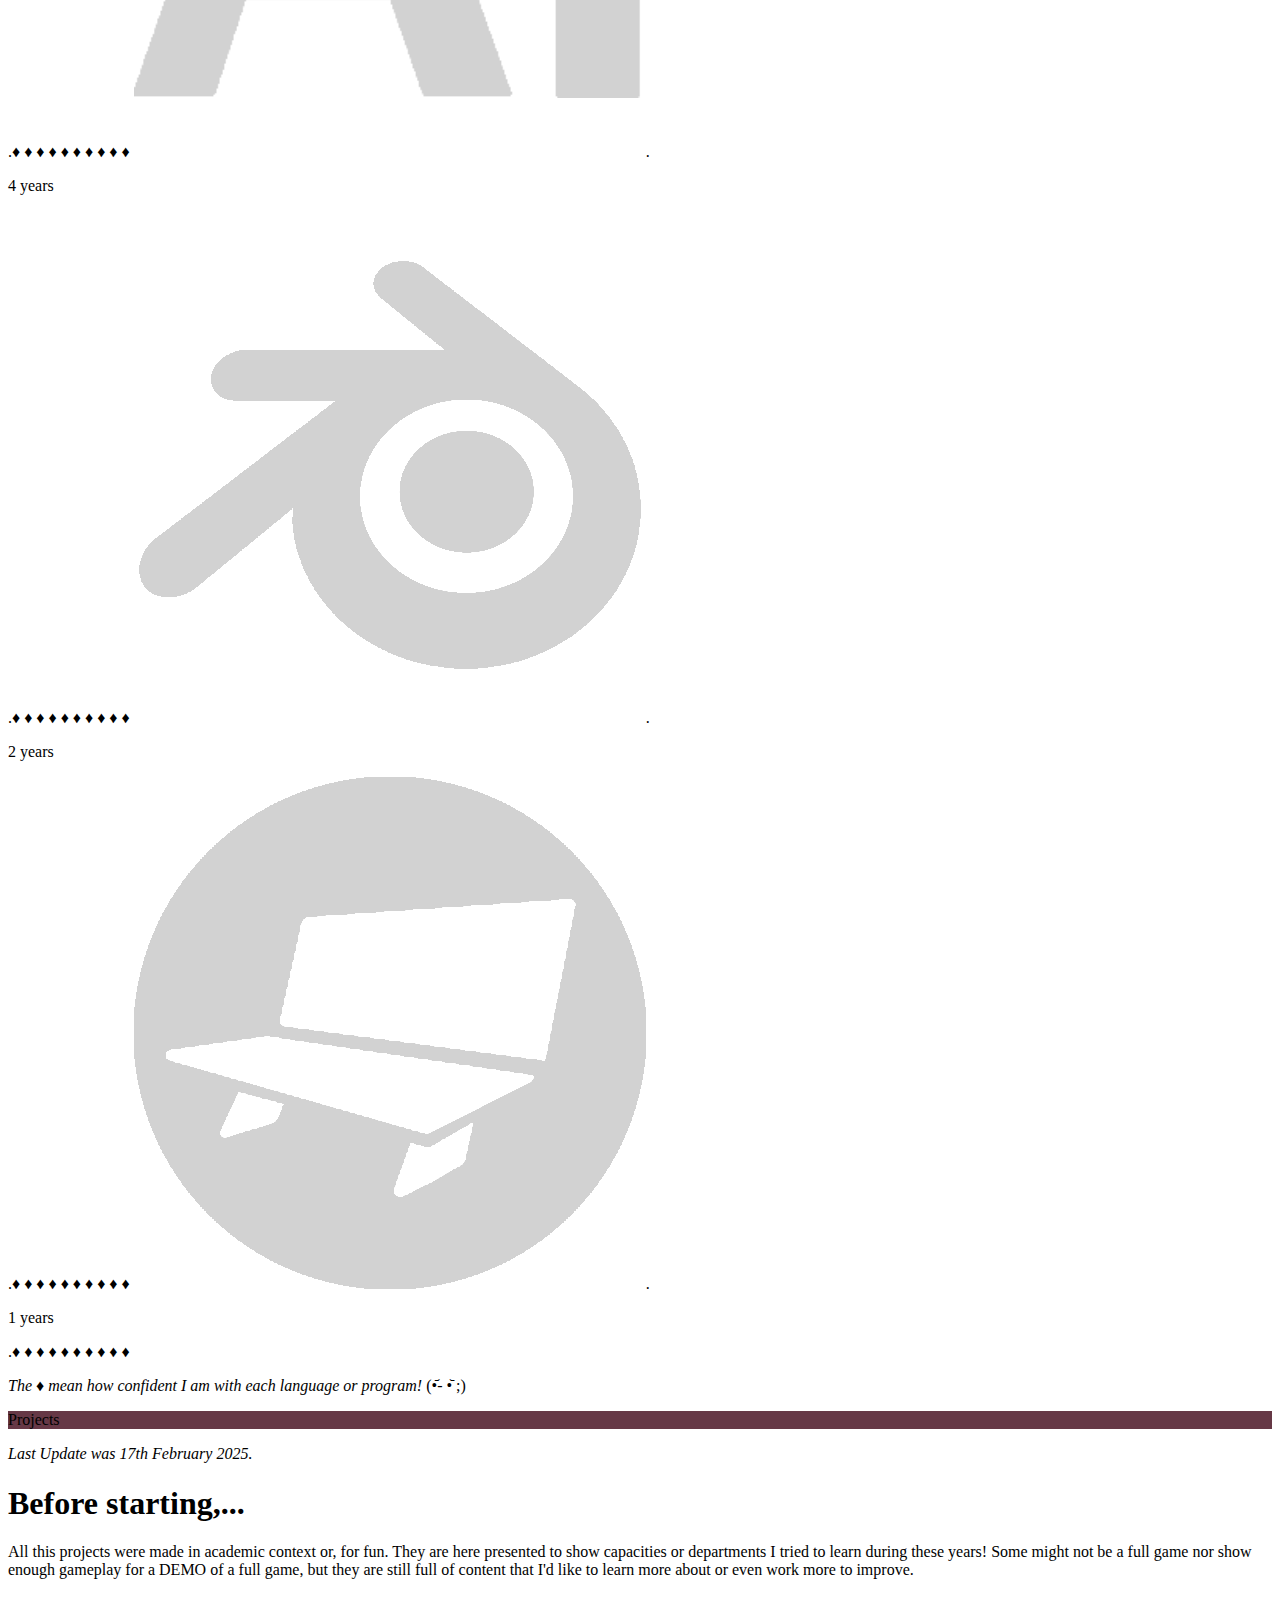
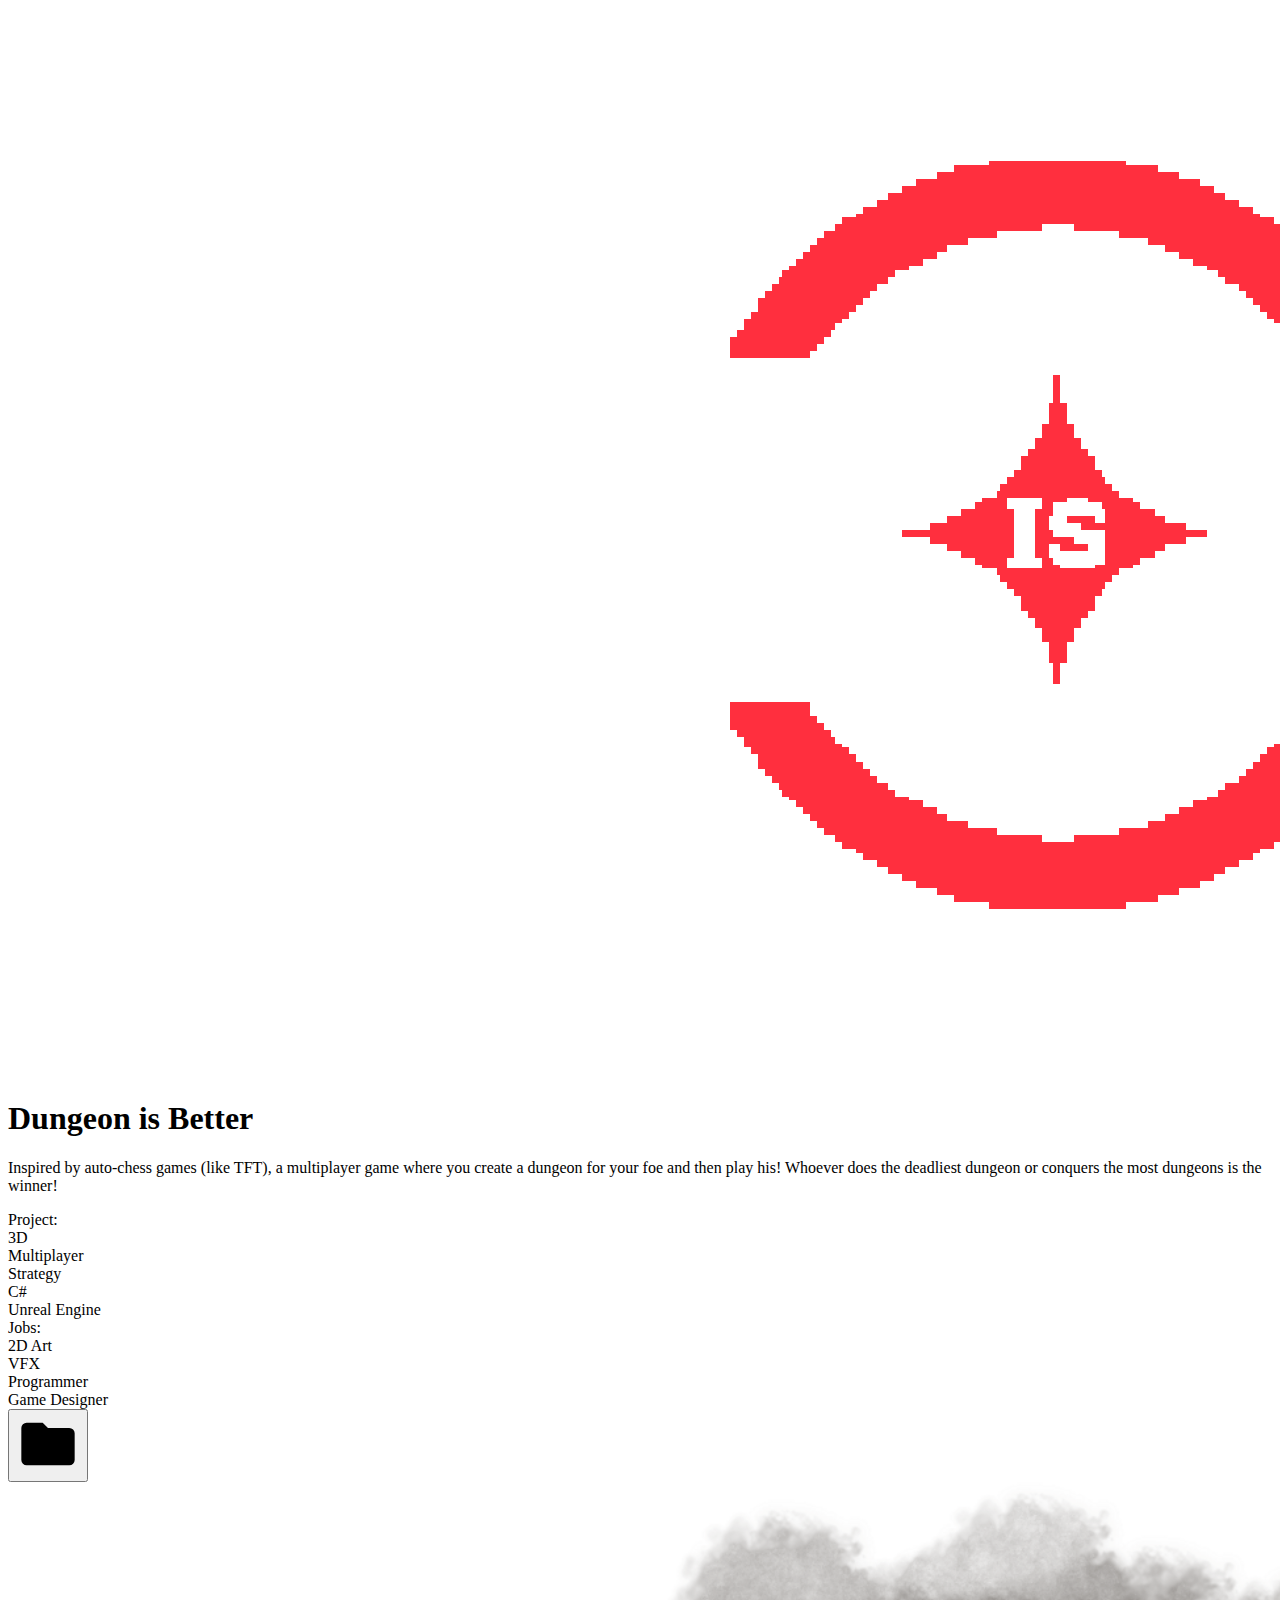
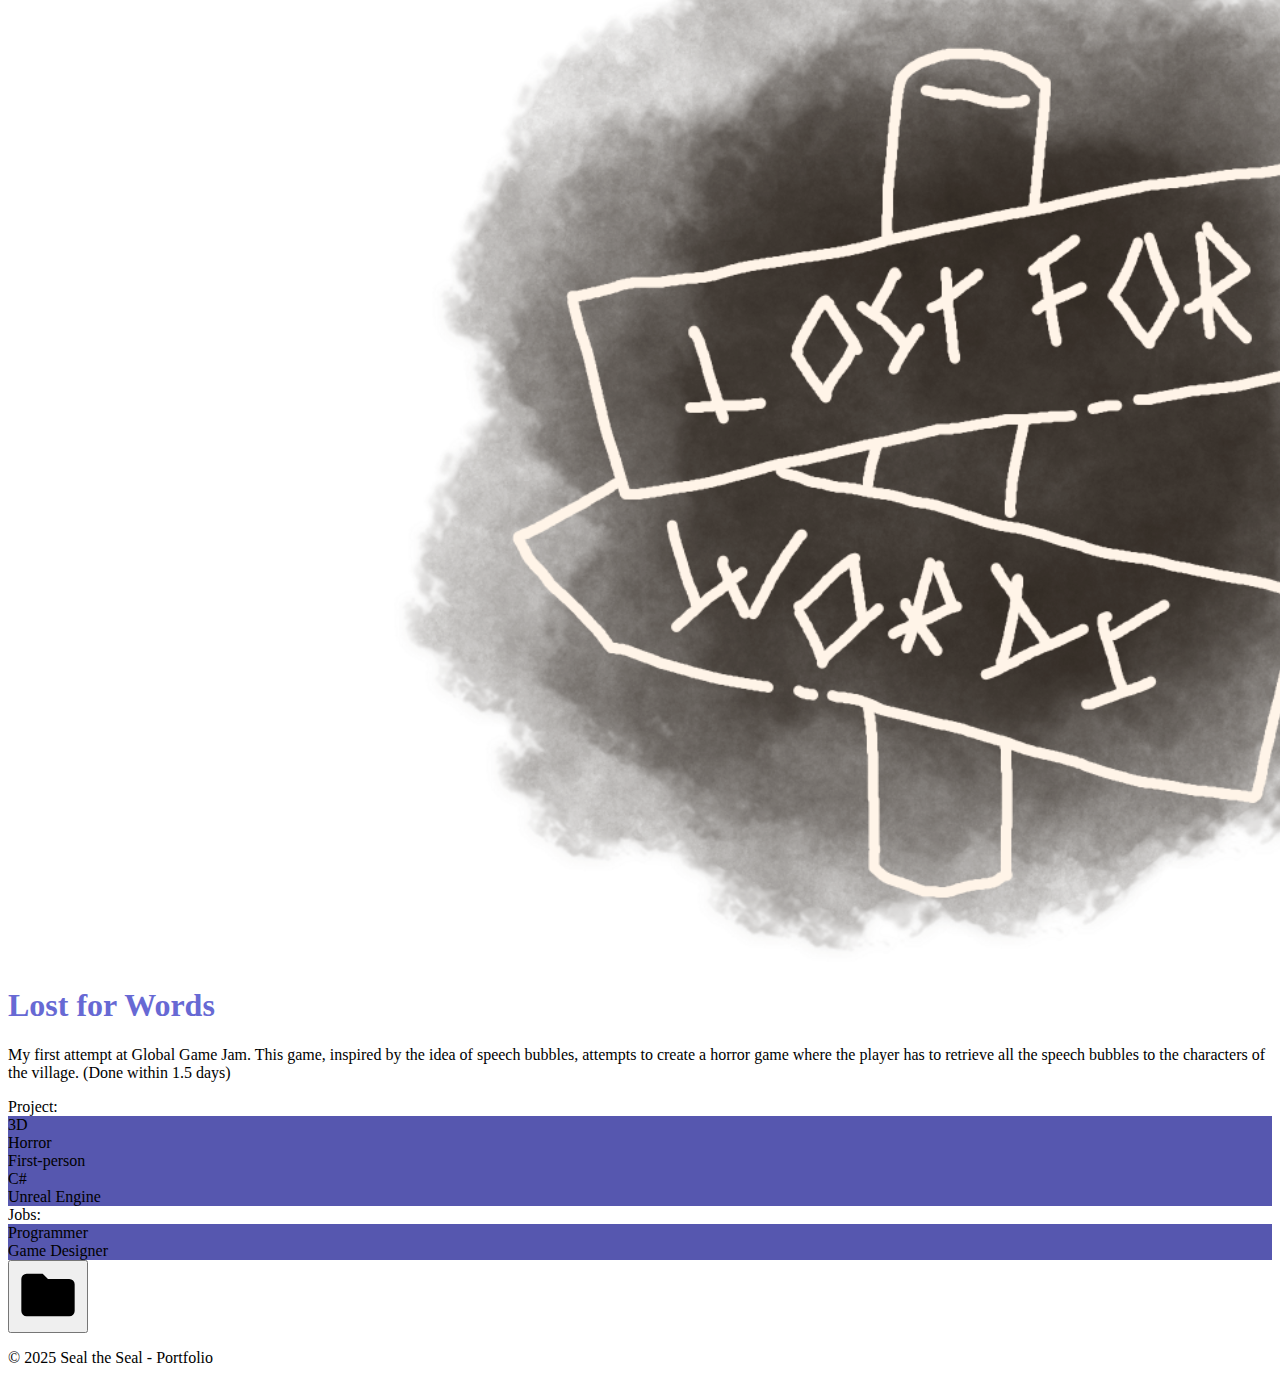
==== commit 5d44ae51: "Minor issues." ====
--- a/index.html
+++ b/index.html
@@ -3,20 +3,21 @@
 <head>
     <meta charset="UTF-8">
     <meta name="viewport" content="width=device-width, initial-scale=1.0">
-    <title>Portfolio</title>
     <link rel="preconnect" href="https://fonts.googleapis.com">
     <link rel="preconnect" href="https://fonts.gstatic.com" crossorigin>
     <link href="https://fonts.googleapis.com/css2?family=Darumadrop+One&display=swap" rel="stylesheet">
     <link href="https://fonts.googleapis.com/css2?family=Delicious+Handrawn&display=swap" rel="stylesheet">
     <link href="https://fonts.googleapis.com/css2?family=Open+Sans:ital,wght@0,300..800;1,300..800&display=swap" rel="stylesheet">
-    <link rel="stylesheet" href="/assets/styles.css" !important>
+    <link rel="stylesheet" href="./assets/styles.css" type=“text/css” !important>
+    <title>Seal the Seal | Portfolio</title>
 </head>
 <body>
+    <script>0</script>
     <div id="entrance">
         <p>
-            <img class="corner bottom" src="/assets/img/corner.png">
+            <img class="corner bottom" src="./assets/img/corner.png">
             Portfolio
-            <img class="corner top" src="/assets/img/corner.png">
+            <img class="corner top" src="./assets/img/corner.png">
         </p>
     </div>
 
@@ -27,10 +28,10 @@
         <p id="update-info"><i>Last Update was 17th February 2025.</i></p>
         <div>
             <div id="profile-pic">
-                <img src="/assets/img/profile-pic.png">
+                <img src="./assets/img/profile-pic.png">
             </div>
             <div class="about-text">
-                <h1 class="darumadrop-one">Howdy! ~<img src="/assets/img/star.png" style="display:inline;height:38px;margin-bottom:2.5px;transform:rotate(22.8deg);"></h1>
+                <h1 class="darumadrop-one">Howdy! ~<img src="./assets/img/star.png" style="display:inline;height:38px;margin-bottom:2.5px;transform:rotate(22.8deg);"></h1>
                 <p class="open-sans">My name is Ismael Sampaio, but some friends call me <i>Seal</i> since it's my favorite animal. I'm a finalist student in <b>Videogames and Multimedia Applications</b> at <b>Universidade Lusófona do Porto</b>.</p>
                 <p class="open-sans">I've always loved programming and anything related to technology. While I never explored much about hardware, I was fascinated by software. My journey started with <b>Minecraft modding and server management</b>, where I even earned some money from my work! Later, I dove into <b>game development</b>, and my knowledge grew exponentially.</p>
                 <p class="open-sans">Nowadays, I primarily work in <b>game development</b>, with occasional side projects in <b>web design</b>.</p>
@@ -107,6 +108,34 @@
                     <path d="M4 20q-.825 0-1.412-.587T2 18V6q0-.825.588-1.412T4 4h6l2 2h8q.825 0 1.413.588T22 8v10q0 .825-.587 1.413T20 20z" />
                 </svg></button>
             </div>
+                
+            <div>
+                <img src="/assets/img/projects/2.png">
+                <div id="text">
+                    <h1 style="color:#6769d4">Lost for Words</h1>
+                    <p>My first attempt at Global Game Jam. This game, inspired by the idea of speech bubbles, attempts to create a horror game where the player has to retrieve all the speech bubbles to the characters of the village. (Done within 1.5 days)</p>
+                </div>
+                <div id="tags">
+                    <div id="project-t">
+                        Project:
+                        <div style="background-color:#5657af">3D</div>
+                        <div style="background-color:#5657af">Horror</div>
+                        <div style="background-color:#5657af">First-person</div>
+                        <div style="background-color:#5657af">C#</div>
+                        <div style="background-color:#5657af">Unreal Engine</div>
+                    </div>
+                    <div id="job-t">
+                        Jobs:
+                        <div style="background-color:#5657af">Programmer</div>
+                        <div style="background-color:#5657af">Game Designer</div>
+                    </div>
+                </div>
+                <button onclick="window.open('https://drive.google.com/file/d/1h224TstxrWk1-vH7ES6-84A6OQD8zQ0u/view?usp=drive_link','_blank')">
+                    <svg xmlns="http://www.w3.org/2000/svg" width="64" height="64" viewBox="0 0 24 24">
+                    <path d="M4 20q-.825 0-1.412-.587T2 18V6q0-.825.588-1.412T4 4h6l2 2h8q.825 0 1.413.588T22 8v10q0 .825-.587 1.413T20 20z"></path>
+                </svg></button>
+            
+            </div>
         </div>
     </div>
     
--- a/assets/styles.css
+++ b/assets/styles.css
@@ -40,6 +40,7 @@
                       linear-gradient(to right, var(--color2) 96%, var(--color3) 96%);
     color: var(--color4);
     font-family: 'Roboto', sans-serif;
+    overflow-x: hidden;
 }
 
 #empty {
@@ -133,8 +134,8 @@
 }
 
 footer {
-    background-color: var(--color5);
-    color: var(--color6);
+    background-color: var(--darker-dark);
+    color: var(--lighter-green);
     bottom: 0;
     left: 0;
     width: 100%;
@@ -178,24 +179,217 @@
     padding-bottom: 18px;
 }
 
-#spacer {
-    height: 10px;
-    width: 50vw;
-    background-color: rgb(38, 38, 39, 0.7);
-    color: rgb(85, 85, 87, 0.7);
-    margin: 32px;
-    border-radius: 20px;
-    box-shadow: rgba(0, 0, 0, 0.4) 0px 0px 10px;
-    margin-left: auto;
-    margin-right: auto;
-}
-
-/* FONTS */
-
-.darumadrop-one {
-    font-family: "Darumadrop One", serif;
-    font-weight: 400;
-    font-style: normal;
+#skills {
+    max-width: 60vw;
+    display: flex;
+    justify-content: space-between;
+}
+
+#skills div {
+    display: flex;
+    margin-top: 48px;
+    justify-content: center;
+    flex-wrap: wrap;
+}
+
+#skills div div {
+    margin-top: 8px;
+    display: block;
+    background-color: var(--dark);
+    border-radius: 10px;
+    padding: 10px;
+    flex: auto auto;
+    margin-right: 25px;
+    width: 19.5vw;
+    height: auto;
+}
+
+#skills div div:last-child {
+    margin-right: 0;
+}
+
+#programming h1, #art h1 {
+    text-align: center;
+    font-size: 48px;
+}
+
+#programming > items, #art > items {
+    display: block;
+    background-color: rgba(255, 255, 255, 0.05);
+    margin-top: 8px;
+    border-radius: 5px;
+    padding: 8px;
+}
+
+.icon {
+    width: 48px;
+    height: auto;
+}
+
+a {
+    margin-top: 8px;
+    display: inline-flex;
+    align-items: center;
+}
+
+a:first-child {
+    margin-top: 0;
+}
+
+c {
+    display: block;
+    align-self: center;
+    background-color: rgba(255, 255, 255, 0.2);
+    color: #00000000;
+    height: 32px;
+    width: 3px;
+    margin-left: 16px;
+    margin-right: 16px;
+    border-radius: 2px;
+}
+
+a p {
+    color: rgba(255, 255, 255, 0.7);
+}
+
+experience {
+    align-self: center;
+    font-size: 24px;
+}
+
+lit {
+    color: var(--warning-yellow);
+}
+
+#skills > p:not(#tag,#update-info) {
+    margin-top: 16px;
+    text-align: center;
+    color: gray;
+    font-size: 12px;
+}
+
+#projects {
+    width: 70vw;
+}
+
+#projects > h1 {
+    font-size: 24px;
+    margin-top: 48px;
+}
+
+#projects > p:not(#update-info,#tag) {
+    color: rgba(255, 255, 255, 0.70);
+    margin-left: 16px;
+    font-size: 18px;
+}
+
+#projects > #list-projects > div {
+    display: inline-flex;
+    padding: 8px;
+    background-color: var(--dark);
+    border-radius: 4px;
+    margin-top: 16px;
+    height: 10vh;
+    align-items: center;
+    flex-wrap: nowrap;
+    width: 100%;
+}
+
+#list-projects > div > img {
+    display: flexbox;
+    height: 10vh;
+    width: auto;
+    flex: 0;
+}
+
+#list-projects > div > #text {
+    display: flexbox;
+    flex: 3;
+    margin-left: 16px;
+    bottom: auto;
+    top: auto;
+}
+
+#list-projects > div > #text h1 {
+    display: block;
+    font-size: 20px;
+    color: var(--warning-red);
+}
+
+#list-projects > div > #text p {
+    display: block;
+    font-size: 12px;
+    color: rgba(255, 255, 255, 0.7);
+}
+
+#list-projects > div > #tags {
+    flex: 2;
+    margin-left: 16px;
+    margin-left: 16px;
+    text-align: center;
+}
+
+#job-t {
+    margin-top: 8px;
+}
+
+#project-t > div, #job-t > div {
+    display: inline-block;
+    padding: 3px;
+    border-radius: 2px;
+    background-color: rgb(163, 61, 61);
+}
+
+#list-projects > div > button {
+    height: 100%;
+    aspect-ratio: 1 / 1;
+    background-color: rgba(255, 255, 255, 0.1);
+    border: 0;
+    border-radius: 5px;
+    transition: background-color 0.3s;
+}
+
+#list-projects > div > button:hover {
+    background-color: rgba(255, 255, 255, 0.3);
+}
+
+button > svg > path {
+    fill: #8c8c8c;
+    transition: fill 0.3s;
+}
+
+button:hover > svg > path {
+    fill: #bdbdbd !important;
+}
+
+nav {
+    position: fixed;
+    min-height: 20vh;
+    width: 3vw;
+    background-color: var(--darker-dark);
+    justify-content: center;
+    display: flex;
+    align-items: center;
+    justify-content: center;
+    padding: 8px;
+    padding-top: 16px;
+    padding-bottom: 16px;
+    align-self: center;
+    right: 0;
+    top: 50%;
+    transform: translateY(-50%);
+    border-radius: 10px 0 0 10px;
+    flex-wrap: wrap;
+}
+
+nav button:not(:last-child) {
+    margin-bottom: 8px;
+}
+
+nav button {
+    background-color: #00000000;
+    border: 0;
+    cursor: pointer;
 }
 
 .delicious-handrawn {
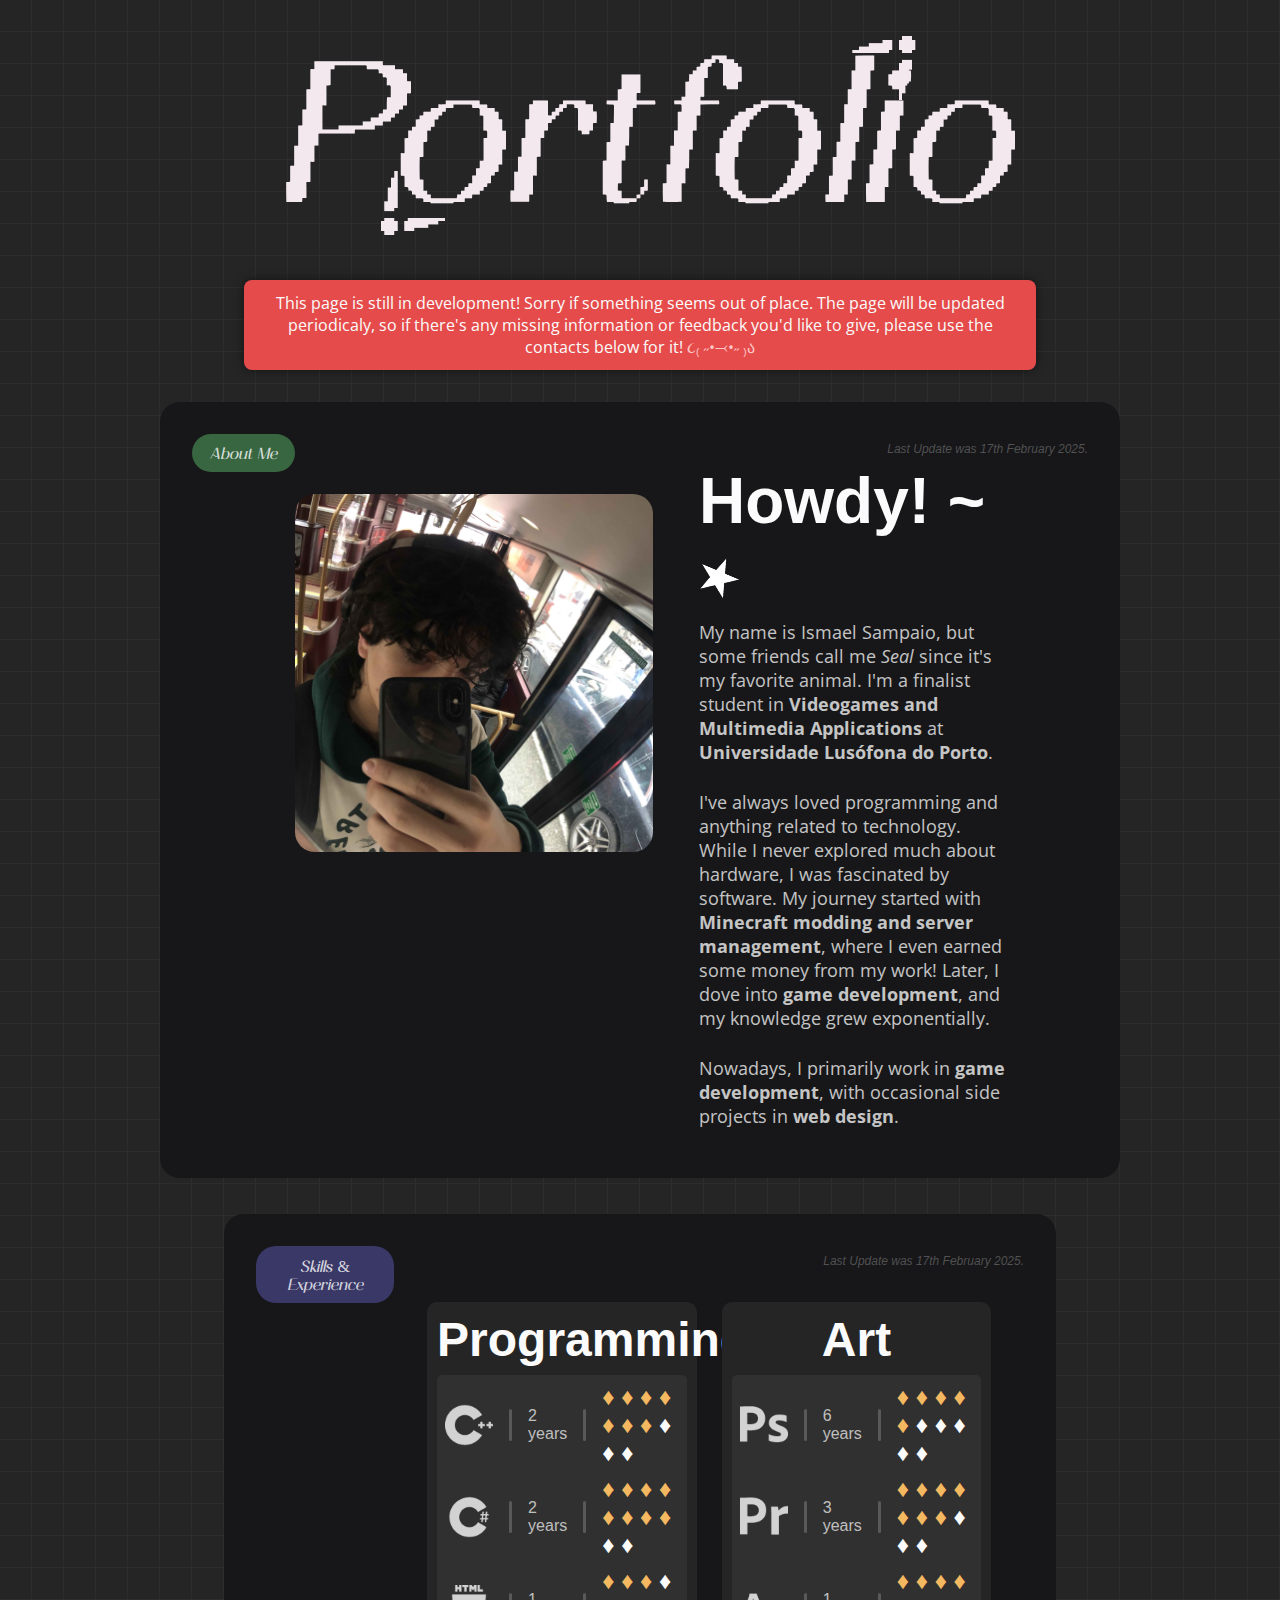
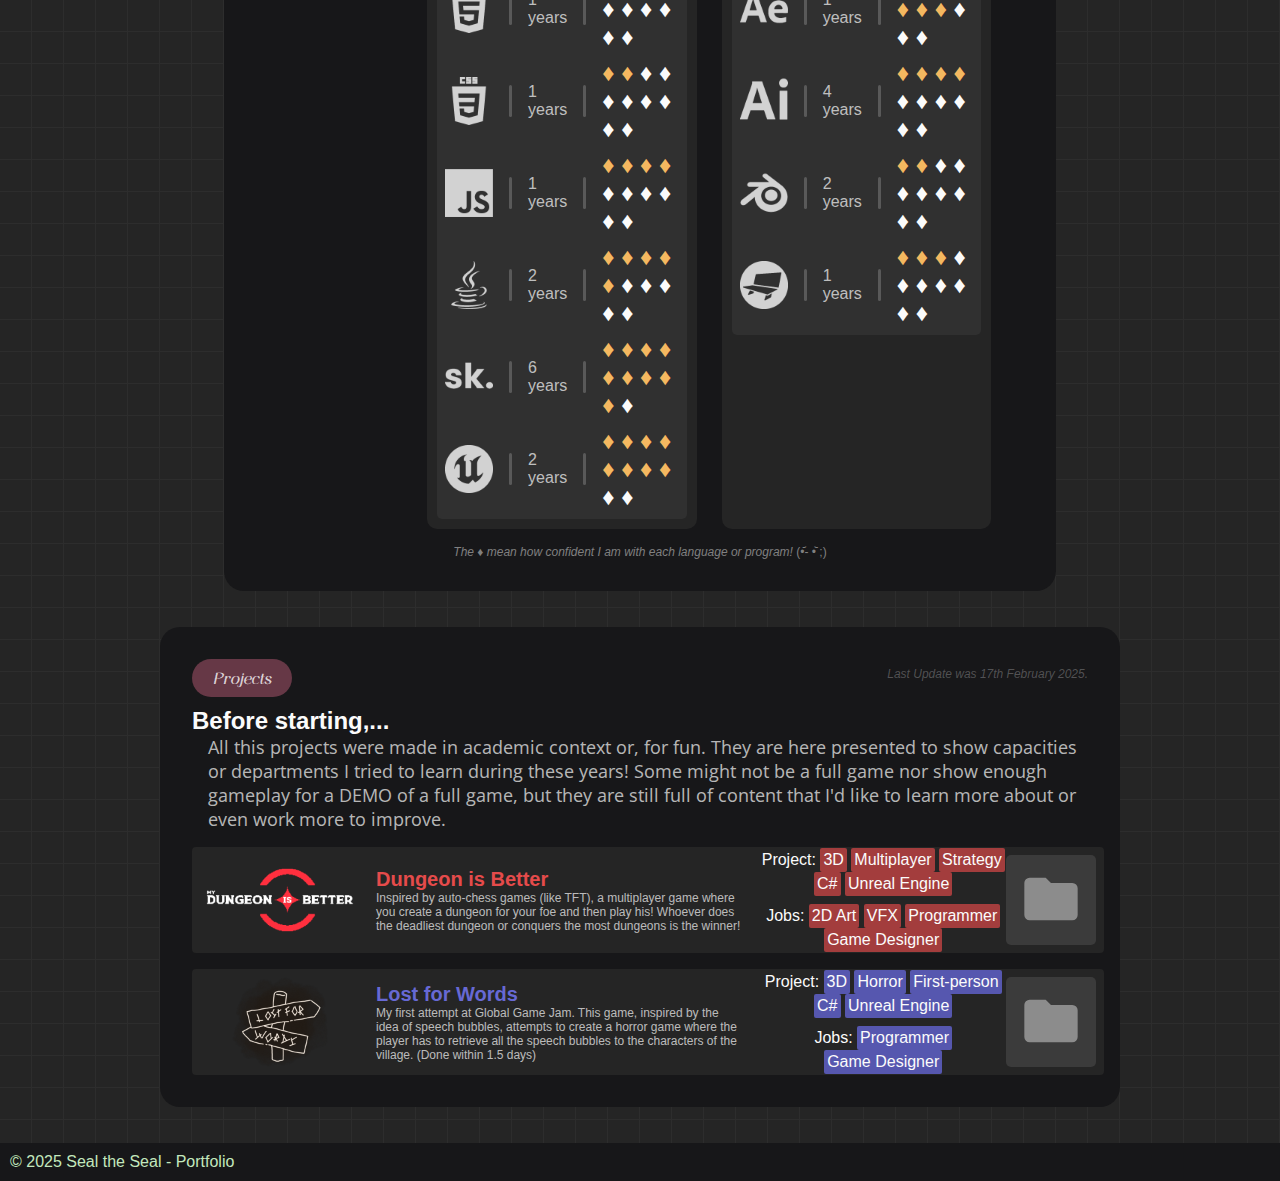
==== commit 78a5f9d8: "Update index.html" ====
--- a/index.html
+++ b/index.html
@@ -8,7 +8,7 @@
     <link href="https://fonts.googleapis.com/css2?family=Darumadrop+One&display=swap" rel="stylesheet">
     <link href="https://fonts.googleapis.com/css2?family=Delicious+Handrawn&display=swap" rel="stylesheet">
     <link href="https://fonts.googleapis.com/css2?family=Open+Sans:ital,wght@0,300..800;1,300..800&display=swap" rel="stylesheet">
-    <link rel="stylesheet" href="./assets/styles.css" type=“text/css” !important>
+    <link rel="stylesheet" href="/assets/styles.css">
     <title>Seal the Seal | Portfolio</title>
 </head>
 <body>
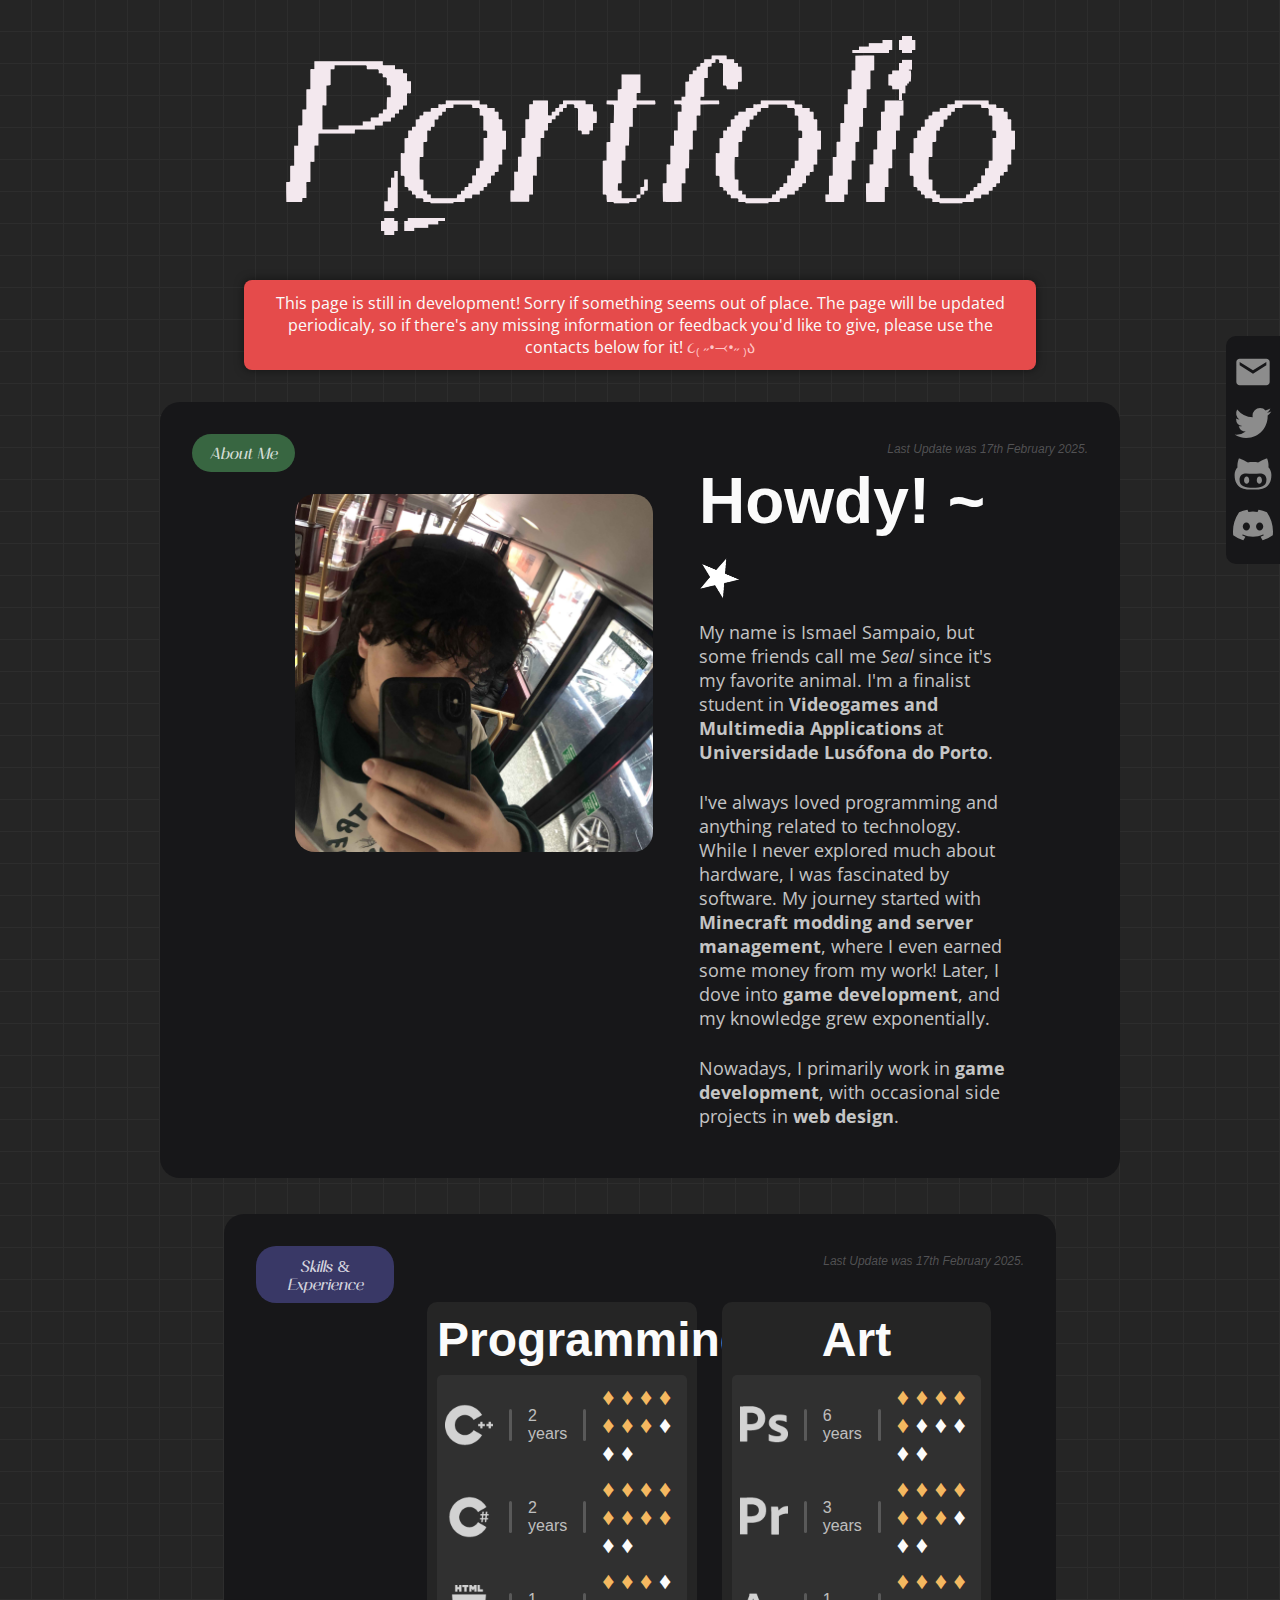
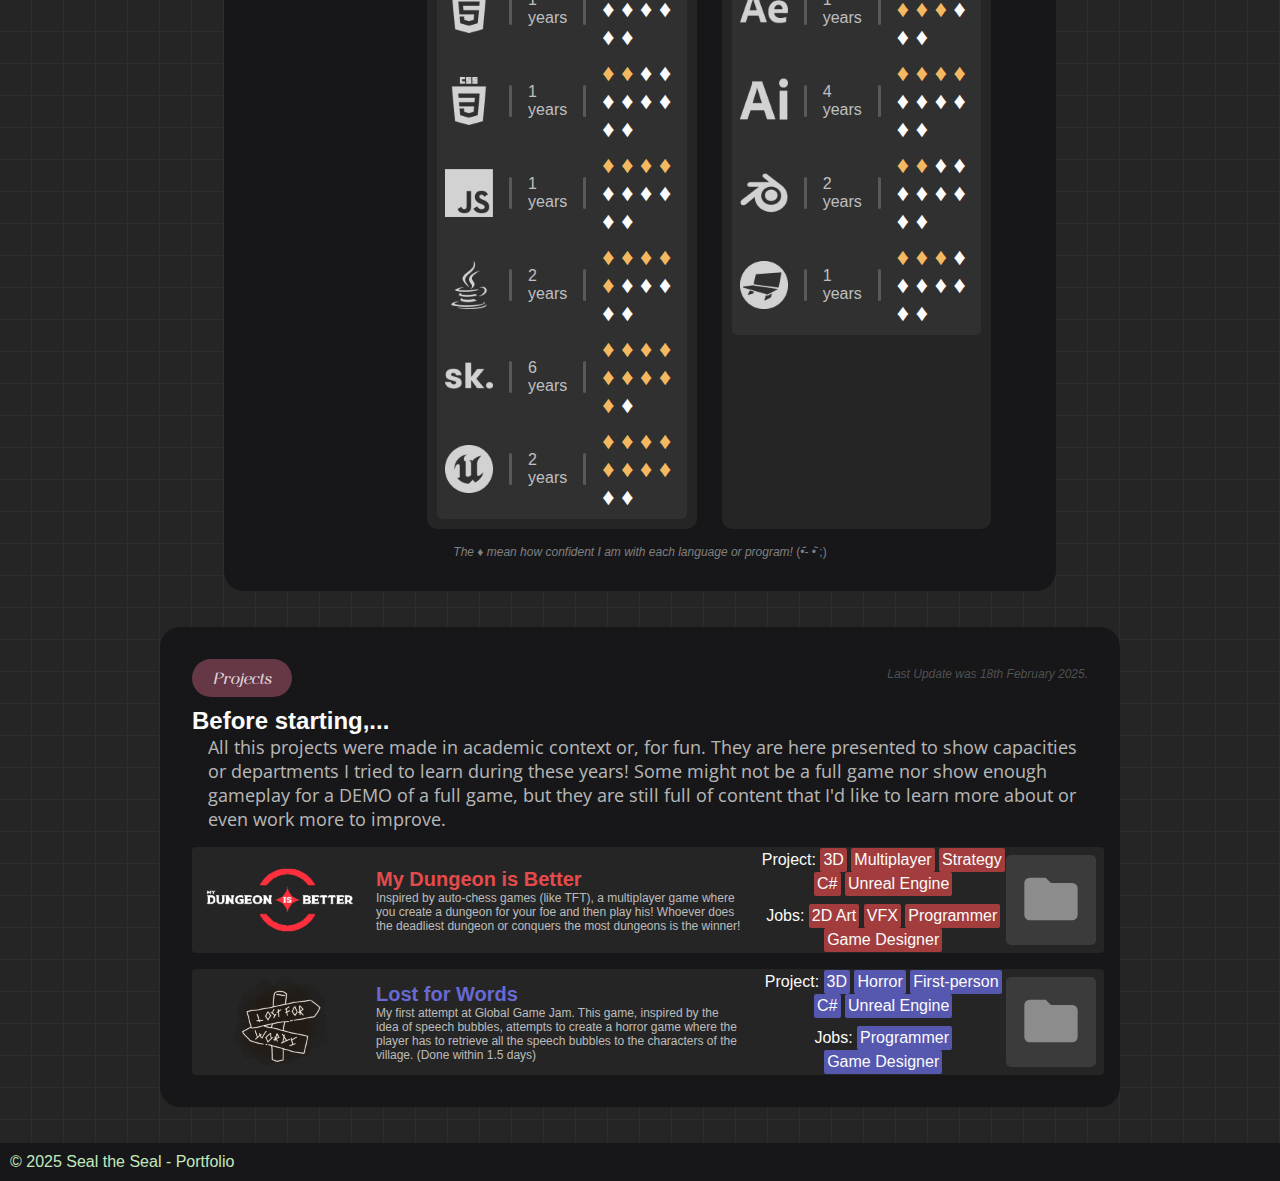
==== commit 44451180: "Update index.html" ====
--- a/index.html
+++ b/index.html
@@ -13,11 +13,27 @@
 </head>
 <body>
     <script>0</script>
+
+    <nav id="socials">
+        <button onclick="window.open('mailto:goodnight.isma@gmail.com','_blank')"><svg xmlns="http://www.w3.org/2000/svg" width="40" height="40" viewBox="0 0 24 24">
+            <path fill="#8c8c8c" d="M4 20q-.825 0-1.412-.587T2 18V6q0-.825.588-1.412T4 4h16q.825 0 1.413.588T22 6v12q0 .825-.587 1.413T20 20zm8-7l8-5V6l-8 5l-8-5v2z" />
+        </svg></button>
+        <button onclick="window.open('https://x.com/mightflytoday','_blank')"><svg xmlns="http://www.w3.org/2000/svg" width="40" height="40" viewBox="0 0 20 20">
+            <path fill="#8c8c8c" d="M17.316 6.246q.011.244.011.488c0 4.99-3.797 10.742-10.74 10.742c-2.133 0-4.116-.625-5.787-1.697a7.58 7.58 0 0 0 5.588-1.562a3.78 3.78 0 0 1-3.526-2.621a3.86 3.86 0 0 0 1.705-.065a3.78 3.78 0 0 1-3.028-3.703v-.047a3.8 3.8 0 0 0 1.71.473a3.775 3.775 0 0 1-1.168-5.041a10.72 10.72 0 0 0 7.781 3.945a3.8 3.8 0 0 1-.097-.861a3.773 3.773 0 0 1 3.774-3.773a3.77 3.77 0 0 1 2.756 1.191a7.6 7.6 0 0 0 2.397-.916a3.8 3.8 0 0 1-1.66 2.088a7.6 7.6 0 0 0 2.168-.594a7.6 7.6 0 0 1-1.884 1.953" />
+        </svg></button>
+        <button onclick="window.open('https://github.com/metrodoporto','_blank')"><svg xmlns="http://www.w3.org/2000/svg" width="40" height="40" viewBox="0 0 20 20">
+            <path fill="#8c8c8c" d="M13.18 11.309c-.718 0-1.3.807-1.3 1.799c0 .994.582 1.801 1.3 1.801s1.3-.807 1.3-1.801c-.001-.992-.582-1.799-1.3-1.799m4.526-4.683c.149-.365.155-2.439-.635-4.426c0 0-1.811.199-4.551 2.08c-.575-.16-1.548-.238-2.519-.238c-.973 0-1.945.078-2.52.238C4.74 2.399 2.929 2.2 2.929 2.2c-.789 1.987-.781 4.061-.634 4.426C1.367 7.634.8 8.845.8 10.497c0 7.186 5.963 7.301 7.467 7.301l1.734.002l1.732-.002c1.506 0 7.467-.115 7.467-7.301c0-1.652-.566-2.863-1.494-3.871m-7.678 10.289h-.056c-3.771 0-6.709-.449-6.709-4.115c0-.879.31-1.693 1.047-2.369C5.537 9.304 7.615 9.9 9.972 9.9h.056c2.357 0 4.436-.596 5.664.531c.735.676 1.045 1.49 1.045 2.369c0 3.666-2.937 4.115-6.709 4.115m-3.207-5.606c-.718 0-1.3.807-1.3 1.799c0 .994.582 1.801 1.3 1.801s1.301-.807 1.301-1.801c0-.992-.582-1.799-1.301-1.799" />
+        </svg></button>
+        <button title="Discord: metrodoporto"  onclick="window.open('discord.gg/7p2kk2Ue','_blank')"><svg xmlns="http://www.w3.org/2000/svg" width="40" height="40" viewBox="0 0 24 24">
+            <path fill="#8c8c8c" d="M20.317 4.37a19.8 19.8 0 0 0-4.885-1.515a.074.074 0 0 0-.079.037c-.21.375-.444.864-.608 1.25a18.3 18.3 0 0 0-5.487 0a13 13 0 0 0-.617-1.25a.08.08 0 0 0-.079-.037A19.7 19.7 0 0 0 3.677 4.37a.1.1 0 0 0-.032.027C.533 9.046-.32 13.58.099 18.057a.08.08 0 0 0 .031.057a19.9 19.9 0 0 0 5.993 3.03a.08.08 0 0 0 .084-.028a14 14 0 0 0 1.226-1.994a.076.076 0 0 0-.041-.106a13 13 0 0 1-1.872-.892a.077.077 0 0 1-.008-.128a10 10 0 0 0 .372-.292a.07.07 0 0 1 .077-.01c3.928 1.793 8.18 1.793 12.062 0a.07.07 0 0 1 .078.01q.181.149.373.292a.077.077 0 0 1-.006.127a12.3 12.3 0 0 1-1.873.892a.077.077 0 0 0-.041.107c.36.698.772 1.362 1.225 1.993a.08.08 0 0 0 .084.028a19.8 19.8 0 0 0 6.002-3.03a.08.08 0 0 0 .032-.054c.5-5.177-.838-9.674-3.549-13.66a.06.06 0 0 0-.031-.03M8.02 15.33c-1.182 0-2.157-1.085-2.157-2.419c0-1.333.956-2.419 2.157-2.419c1.21 0 2.176 1.096 2.157 2.42c0 1.333-.956 2.418-2.157 2.418m7.975 0c-1.183 0-2.157-1.085-2.157-2.419c0-1.333.955-2.419 2.157-2.419c1.21 0 2.176 1.096 2.157 2.42c0 1.333-.946 2.418-2.157 2.418" />
+        </svg></button>
+    </nav>
+
     <div id="entrance">
         <p>
-            <img class="corner bottom" src="./assets/img/corner.png">
+            <img class="corner bottom" src="/assets/img/corner.png">
             Portfolio
-            <img class="corner top" src="./assets/img/corner.png">
+            <img class="corner top" src="/assets/img/corner.png">
         </p>
     </div>
 
@@ -28,10 +44,10 @@
         <p id="update-info"><i>Last Update was 17th February 2025.</i></p>
         <div>
             <div id="profile-pic">
-                <img src="./assets/img/profile-pic.png">
+                <img src="/assets/img/profile-pic.png">
             </div>
             <div class="about-text">
-                <h1 class="darumadrop-one">Howdy! ~<img src="./assets/img/star.png" style="display:inline;height:38px;margin-bottom:2.5px;transform:rotate(22.8deg);"></h1>
+                <h1 class="darumadrop-one">Howdy! ~<img src="/assets/img/star.png" style="display:inline;height:38px;margin-bottom:2.5px;transform:rotate(22.8deg);"></h1>
                 <p class="open-sans">My name is Ismael Sampaio, but some friends call me <i>Seal</i> since it's my favorite animal. I'm a finalist student in <b>Videogames and Multimedia Applications</b> at <b>Universidade Lusófona do Porto</b>.</p>
                 <p class="open-sans">I've always loved programming and anything related to technology. While I never explored much about hardware, I was fascinated by software. My journey started with <b>Minecraft modding and server management</b>, where I even earned some money from my work! Later, I dove into <b>game development</b>, and my knowledge grew exponentially.</p>
                 <p class="open-sans">Nowadays, I primarily work in <b>game development</b>, with occasional side projects in <b>web design</b>.</p>
@@ -77,14 +93,15 @@
 
     <div id="projects">
         <p id="tag" style="background-color: #663846;">Projects</p>
-        <p id="update-info"><i>Last Update was 17th February 2025.</i></p>
+        <p id="update-info"><i>Last Update was 18th February 2025.</i></p>
         <h1 class="darumadrop-one">Before starting,...</h1>
         <p class="open-sans">All this projects were made in academic context or, for fun. They are here presented to show capacities or departments I tried to learn during these years! Some might not be a full game nor show enough gameplay for a DEMO of a full game, but they are still full of content that I'd like to learn more about or even work more to improve.</p>
         <div id="list-projects">
             <div>
+
                 <img src="/assets/img/projects/1.png">
                 <div id="text">
-                    <h1>Dungeon is Better</h1>
+                    <h1>My Dungeon is Better</h1>
                     <p>Inspired by auto-chess games (like TFT), a multiplayer game where you create a dungeon for your foe and then play his! Whoever does the deadliest dungeon or conquers the most dungeons is the winner!</p>
                 </div>
                 <div id="tags">
@@ -97,7 +114,7 @@
                         <div>Unreal Engine</div>
                     </div>
                     <div id="job-t">
-                        Jobs:
+                        Jobs: 
                         <div>2D Art</div>
                         <div>VFX</div>
                         <div>Programmer</div>
@@ -107,9 +124,10 @@
                 <button onclick="window.open('https://docs.google.com/document/d/1V_CsKRxbKYJjMEm1THBu73RlE4iKahpAvZUCTXUflmE/edit?usp=sharing','_blank')"><svg xmlns="http://www.w3.org/2000/svg" width="64" height="64" viewBox="0 0 24 24">
                     <path d="M4 20q-.825 0-1.412-.587T2 18V6q0-.825.588-1.412T4 4h6l2 2h8q.825 0 1.413.588T22 8v10q0 .825-.587 1.413T20 20z" />
                 </svg></button>
+                
             </div>
-                
             <div>
+
                 <img src="/assets/img/projects/2.png">
                 <div id="text">
                     <h1 style="color:#6769d4">Lost for Words</h1>
@@ -132,9 +150,9 @@
                 </div>
                 <button onclick="window.open('https://drive.google.com/file/d/1h224TstxrWk1-vH7ES6-84A6OQD8zQ0u/view?usp=drive_link','_blank')">
                     <svg xmlns="http://www.w3.org/2000/svg" width="64" height="64" viewBox="0 0 24 24">
-                    <path d="M4 20q-.825 0-1.412-.587T2 18V6q0-.825.588-1.412T4 4h6l2 2h8q.825 0 1.413.588T22 8v10q0 .825-.587 1.413T20 20z"></path>
+                    <path d="M4 20q-.825 0-1.412-.587T2 18V6q0-.825.588-1.412T4 4h6l2 2h8q.825 0 1.413.588T22 8v10q0 .825-.587 1.413T20 20z" />
                 </svg></button>
-            
+                
             </div>
         </div>
     </div>
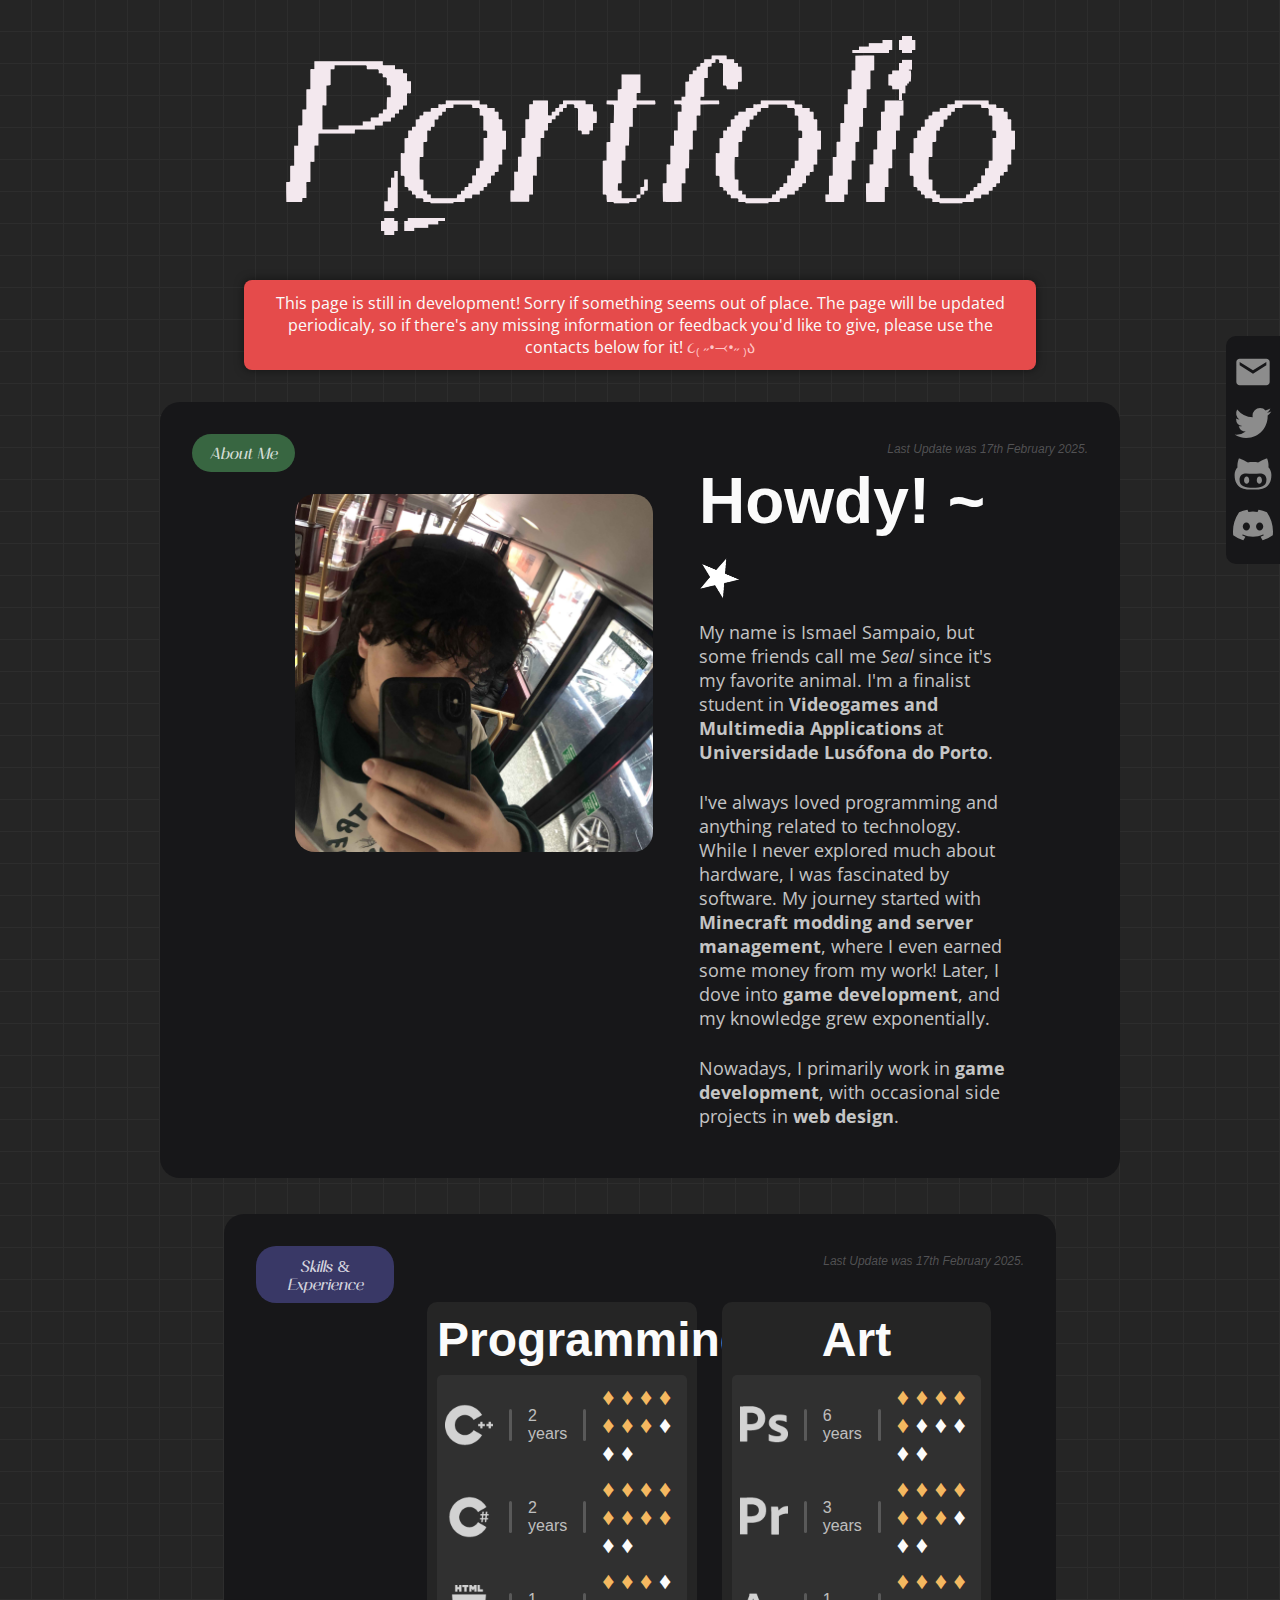
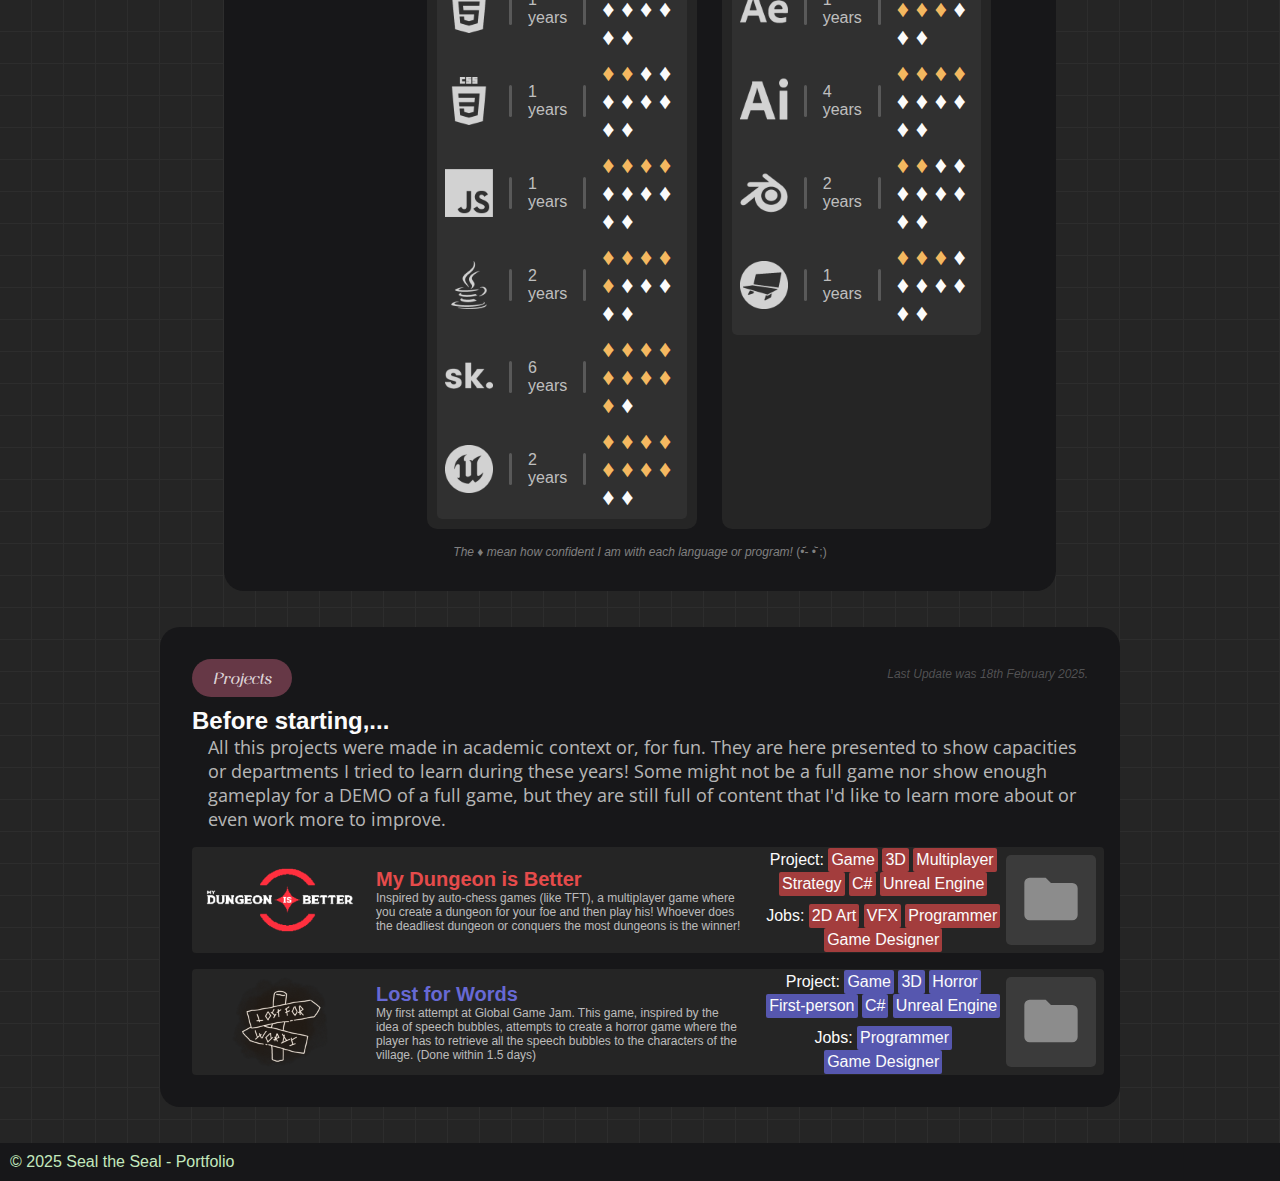
==== commit 56eb5bb1: "Update index.html" ====
--- a/index.html
+++ b/index.html
@@ -15,7 +15,7 @@
     <script>0</script>
 
     <nav id="socials">
-        <button onclick="window.open('mailto:goodnight.isma@gmail.com','_blank')"><svg xmlns="http://www.w3.org/2000/svg" width="40" height="40" viewBox="0 0 24 24">
+        <button onclick="window.open('mailto:contact@sealdeal.dev','_blank')"><svg xmlns="http://www.w3.org/2000/svg" width="40" height="40" viewBox="0 0 24 24">
             <path fill="#8c8c8c" d="M4 20q-.825 0-1.412-.587T2 18V6q0-.825.588-1.412T4 4h16q.825 0 1.413.588T22 6v12q0 .825-.587 1.413T20 20zm8-7l8-5V6l-8 5l-8-5v2z" />
         </svg></button>
         <button onclick="window.open('https://x.com/mightflytoday','_blank')"><svg xmlns="http://www.w3.org/2000/svg" width="40" height="40" viewBox="0 0 20 20">
@@ -107,6 +107,7 @@
                 <div id="tags">
                     <div id="project-t">
                         Project:
+                        <div>Game</div>
                         <div>3D</div>
                         <div>Multiplayer</div>
                         <div>Strategy</div>
@@ -136,6 +137,7 @@
                 <div id="tags">
                     <div id="project-t">
                         Project:
+                        <div style="background-color:#5657af">Game</div>
                         <div style="background-color:#5657af">3D</div>
                         <div style="background-color:#5657af">Horror</div>
                         <div style="background-color:#5657af">First-person</div>
